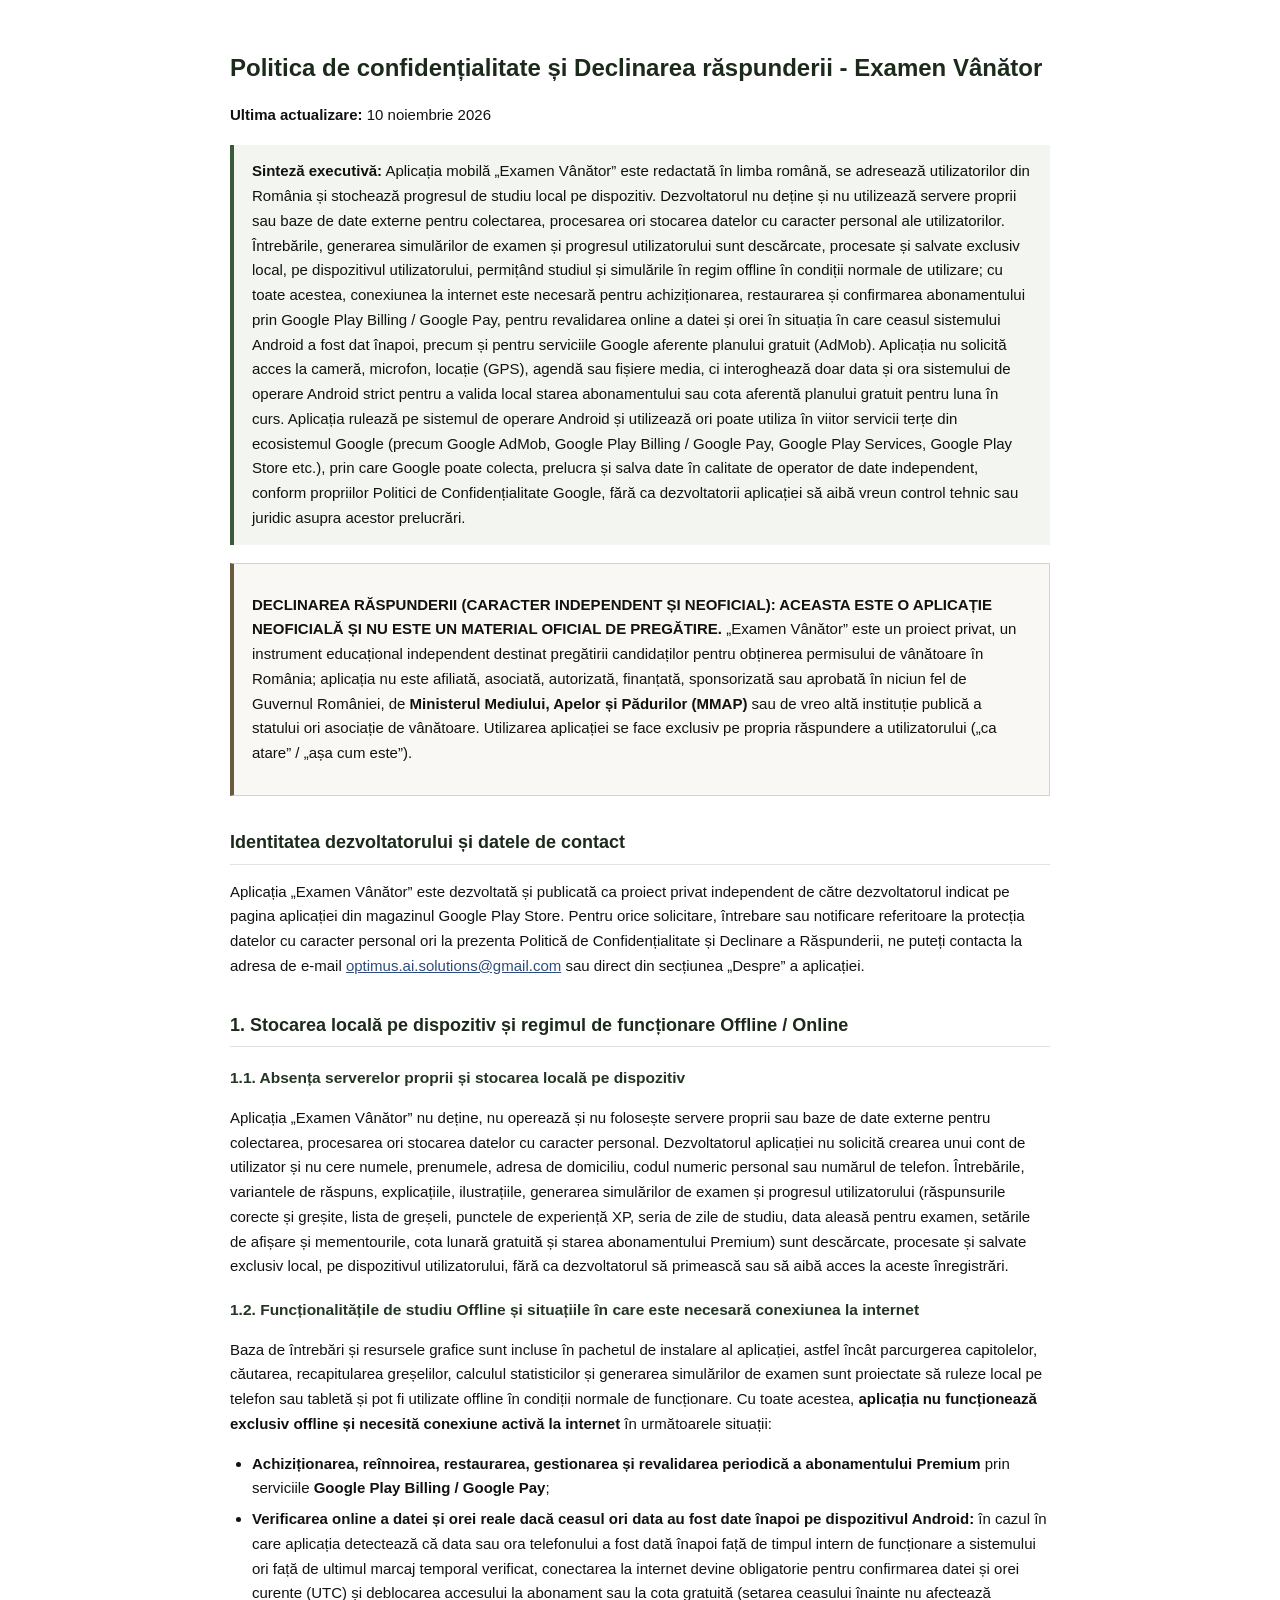
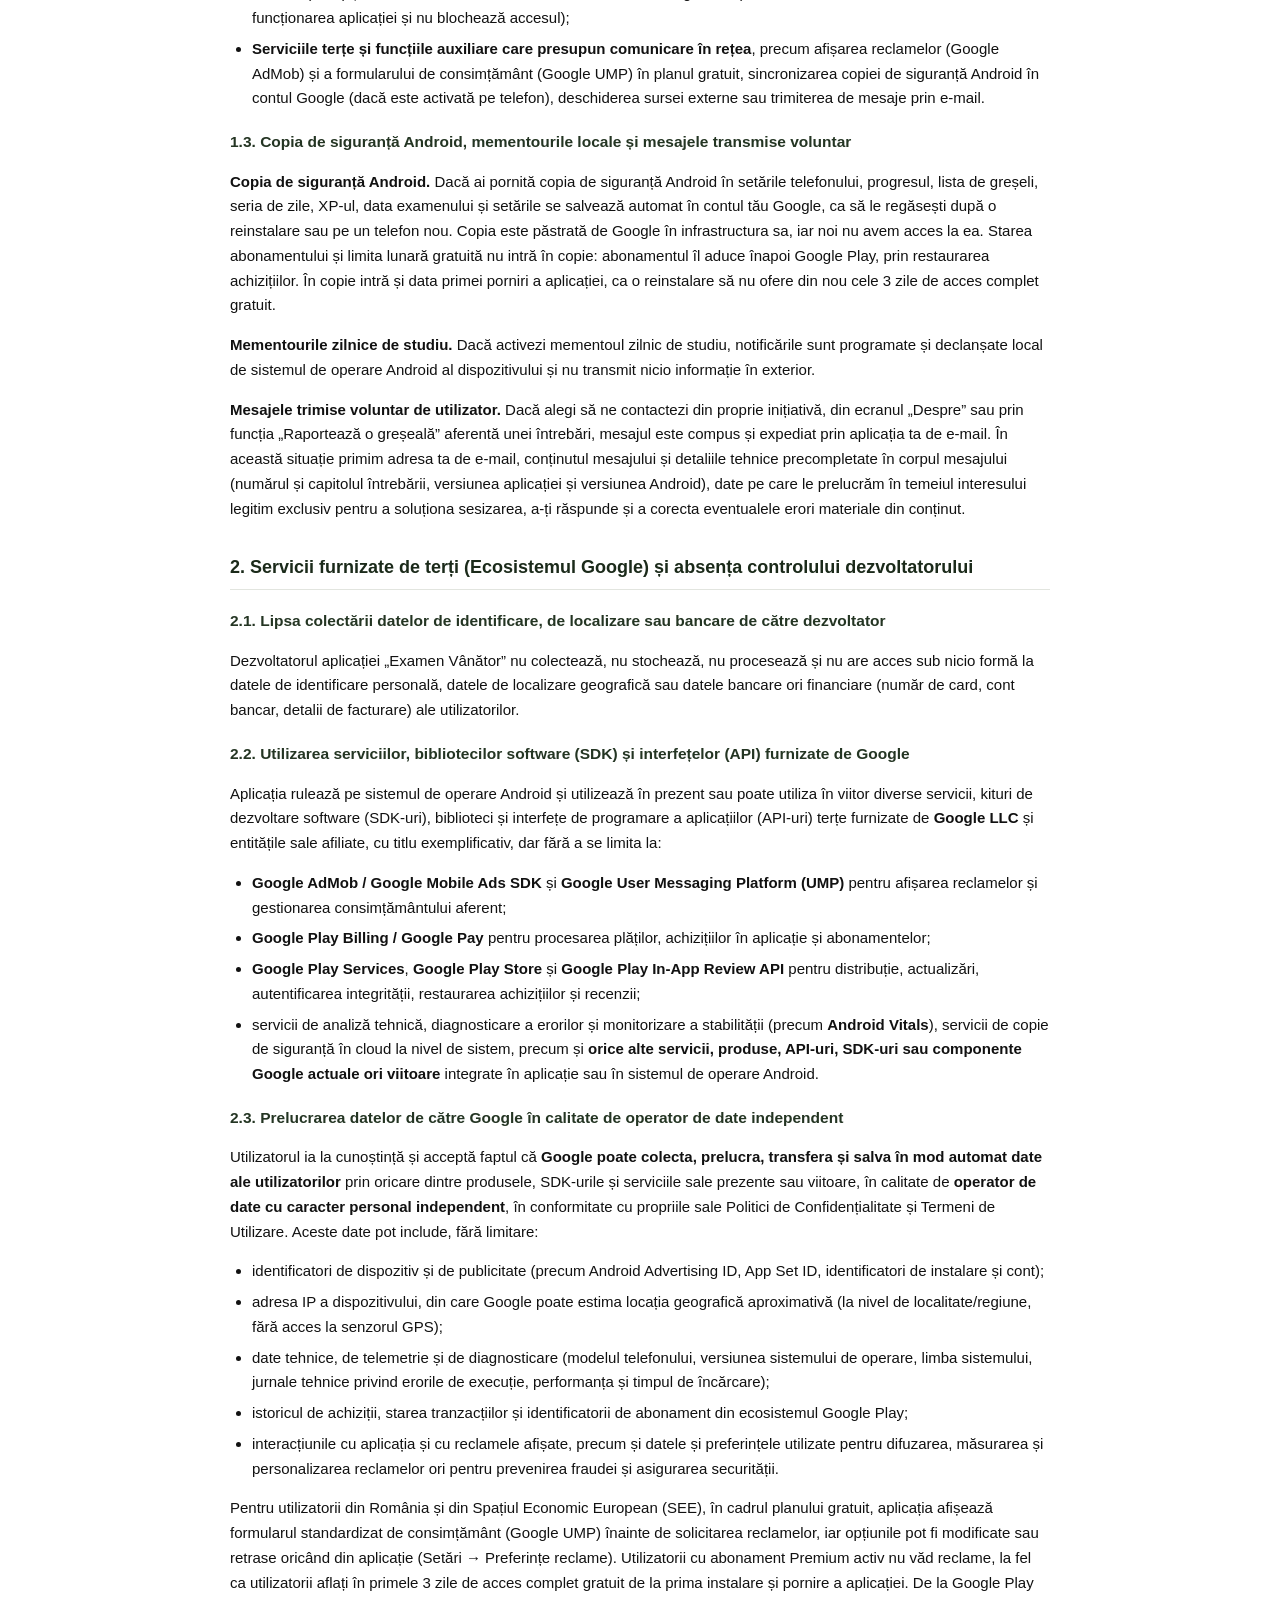
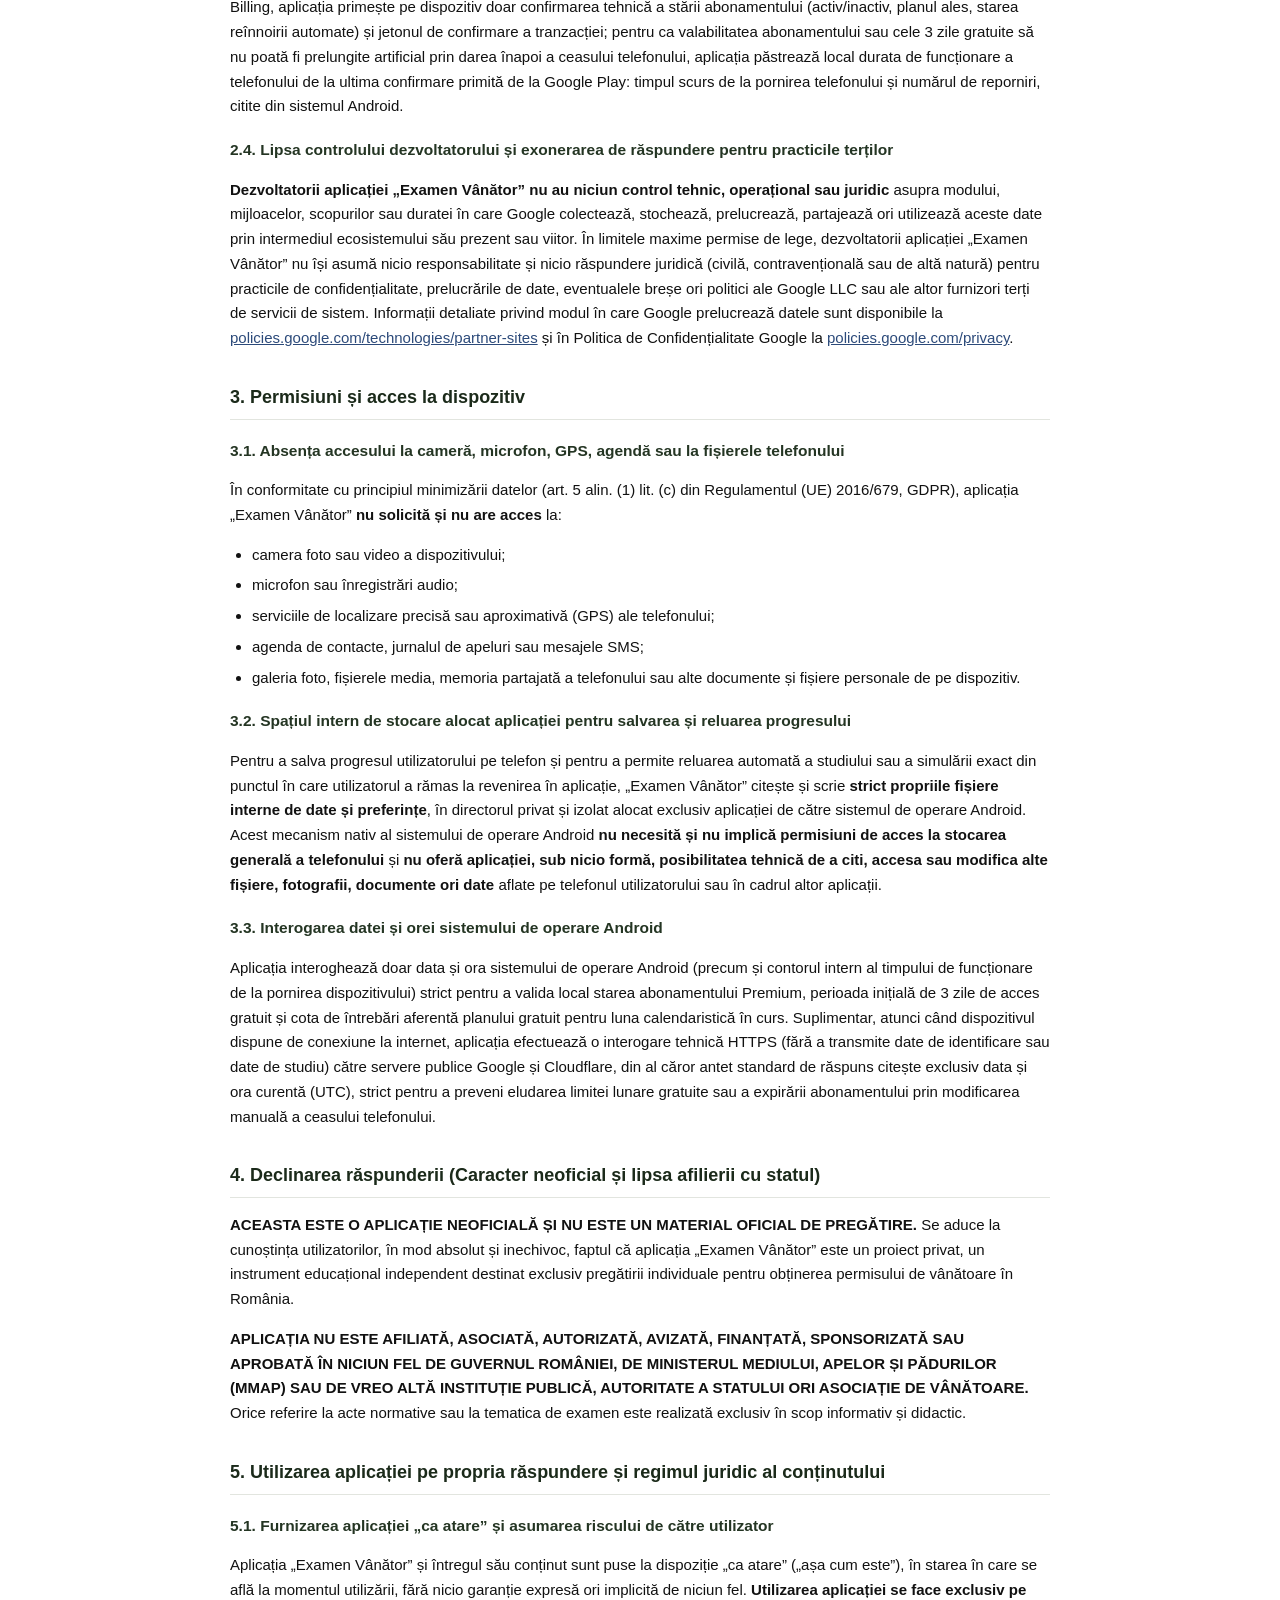
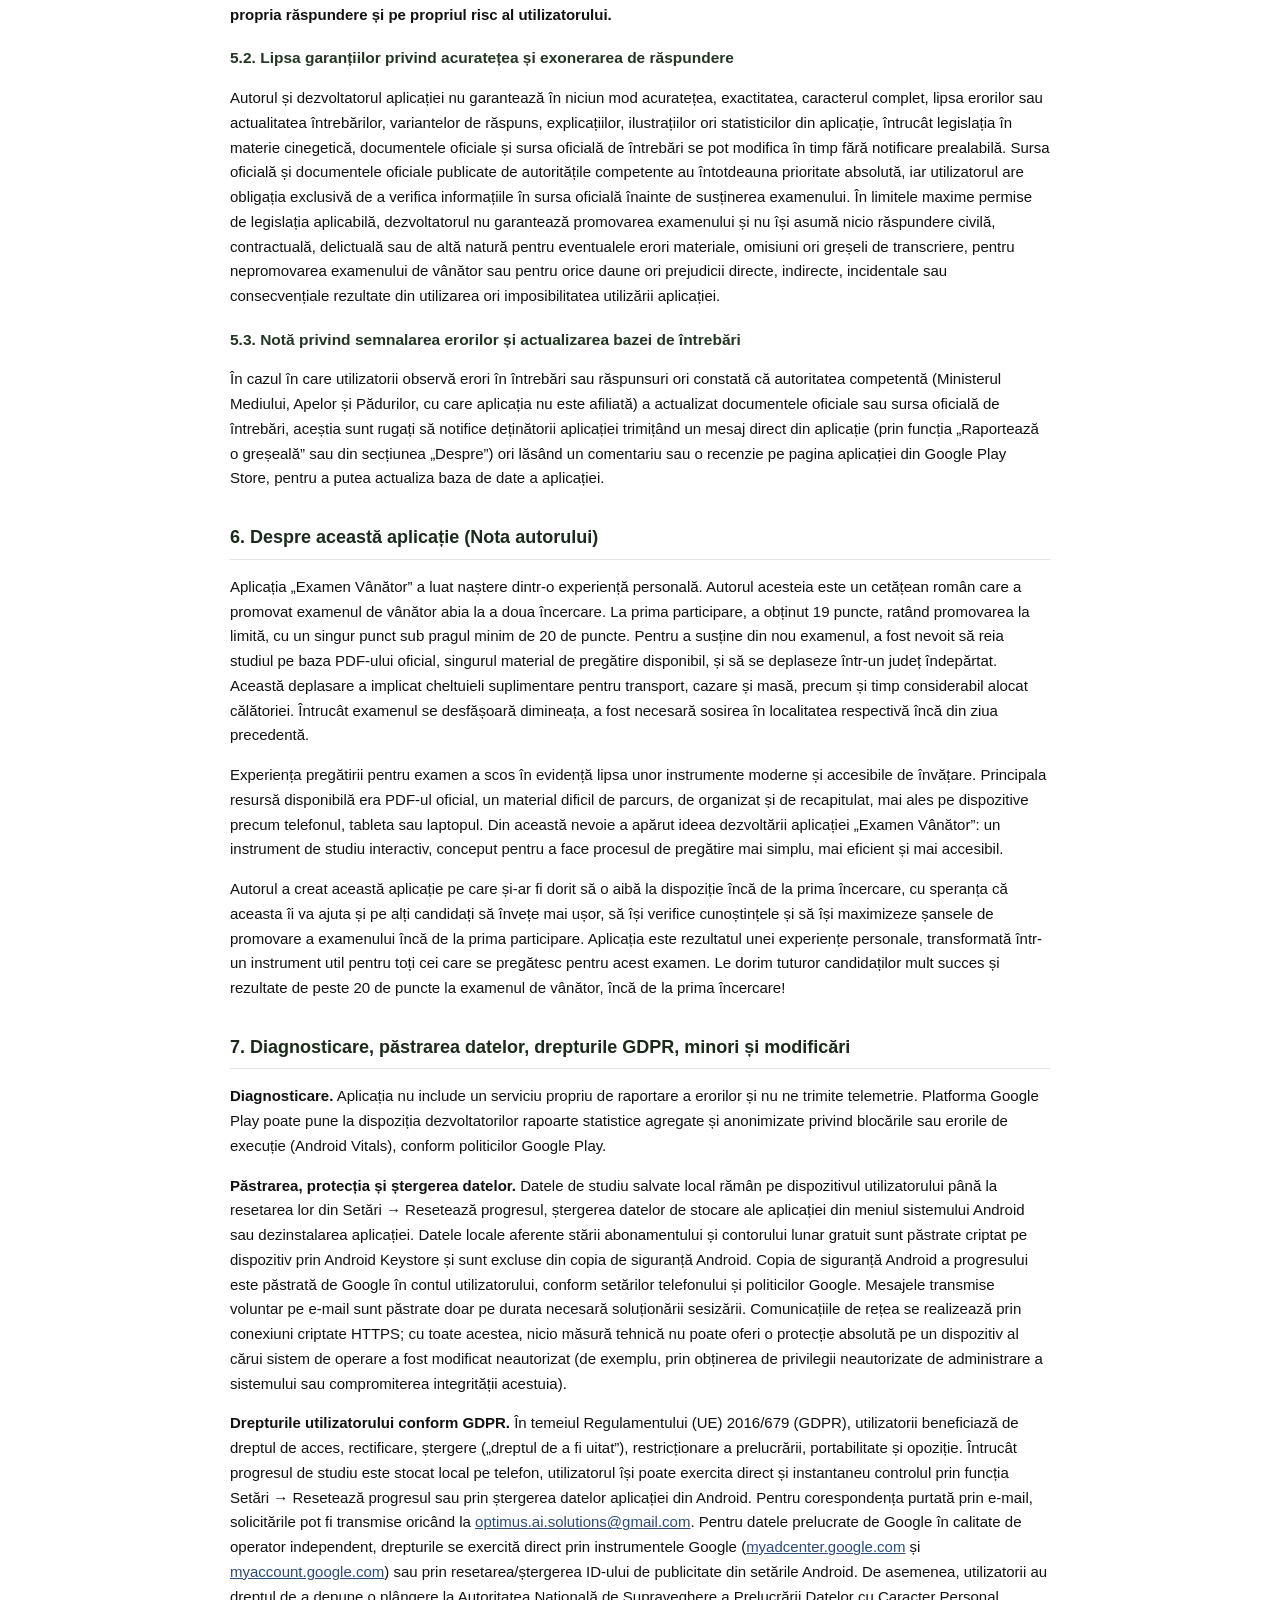
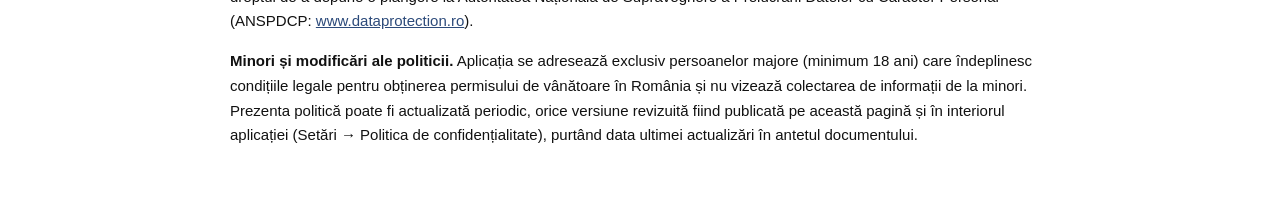
==== examen-vanator/privacy-policy.html @ 5fdd7c2c "Update site URLs, host Examen Vanator privacy policy, and remove quiz demo" ====
<!DOCTYPE html>
<html lang="ro">
<head>
  <meta charset="utf-8">
  <meta name="viewport" content="width=device-width, initial-scale=1">
  <title>Politica de confidențialitate și Declinarea răspunderii - Examen Vânător</title>
  <style>
    body {
      font-family: Arial, sans-serif;
      line-height: 1.65;
      color: #111;
      background: #fff;
      margin: 0 auto;
      padding: 32px 16px 56px;
      max-width: 820px;
    }
    h1 {
      font-size: 24px;
      margin-bottom: 6px;
      color: #1b2a1a;
    }
    h2 {
      font-size: 18px;
      margin-top: 32px;
      margin-bottom: 10px;
      color: #1b2a1a;
      border-bottom: 1px solid #e2e5df;
      padding-bottom: 6px;
    }
    h3 {
      font-size: 15.5px;
      margin-top: 18px;
      margin-bottom: 6px;
      color: #243523;
    }
    p, li {
      font-size: 15px;
    }
    ul {
      margin-top: 6px;
      margin-bottom: 14px;
      padding-left: 22px;
    }
    li {
      margin-bottom: 6px;
    }
    .summary {
      background: #f3f5f1;
      border-left: 4px solid #3b5a3a;
      padding: 14px 18px;
      margin: 18px 0;
    }
    .disclaimer-box {
      background: #faf8f5;
      border: 1px solid #d8d2c5;
      border-left: 4px solid #6b5b3e;
      padding: 14px 18px;
      margin: 18px 0;
    }
    a {
      color: #2c4a7a;
    }
  </style>
</head>
<body>
  <h1>Politica de confidențialitate și Declinarea răspunderii - Examen Vânător</h1>
  <p><strong>Ultima actualizare:</strong> 10 noiembrie 2026</p>

  <p class="summary"><strong>Sinteză executivă:</strong> Aplicația mobilă „Examen Vânător” este redactată în limba română, se adresează utilizatorilor din România și stochează progresul de studiu local pe dispozitiv. Dezvoltatorul nu deține și nu utilizează servere proprii sau baze de date externe pentru colectarea, procesarea ori stocarea datelor cu caracter personal ale utilizatorilor. Întrebările, generarea simulărilor de examen și progresul utilizatorului sunt descărcate, procesate și salvate exclusiv local, pe dispozitivul utilizatorului, permițând studiul și simulările în regim offline în condiții normale de utilizare; cu toate acestea, conexiunea la internet este necesară pentru achiziționarea, restaurarea și confirmarea abonamentului prin Google Play Billing / Google Pay, pentru revalidarea online a datei și orei în situația în care ceasul sistemului Android a fost dat înapoi, precum și pentru serviciile Google aferente planului gratuit (AdMob). Aplicația nu solicită acces la cameră, microfon, locație (GPS), agendă sau fișiere media, ci interoghează doar data și ora sistemului de operare Android strict pentru a valida local starea abonamentului sau cota aferentă planului gratuit pentru luna în curs. Aplicația rulează pe sistemul de operare Android și utilizează ori poate utiliza în viitor servicii terțe din ecosistemul Google (precum Google AdMob, Google Play Billing / Google Pay, Google Play Services, Google Play Store etc.), prin care Google poate colecta, prelucra și salva date în calitate de operator de date independent, conform propriilor Politici de Confidențialitate Google, fără ca dezvoltatorii aplicației să aibă vreun control tehnic sau juridic asupra acestor prelucrări.</p>

  <div class="disclaimer-box">
    <p><strong>DECLINAREA RĂSPUNDERII (CARACTER INDEPENDENT ȘI NEOFICIAL): ACEASTA ESTE O APLICAȚIE NEOFICIALĂ ȘI NU ESTE UN MATERIAL OFICIAL DE PREGĂTIRE.</strong> „Examen Vânător” este un proiect privat, un instrument educațional independent destinat pregătirii candidaților pentru obținerea permisului de vânătoare în România; aplicația nu este afiliată, asociată, autorizată, finanțată, sponsorizată sau aprobată în niciun fel de Guvernul României, de <strong>Ministerul Mediului, Apelor și Pădurilor (MMAP)</strong> sau de vreo altă instituție publică a statului ori asociație de vânătoare. Utilizarea aplicației se face exclusiv pe propria răspundere a utilizatorului („ca atare” / „așa cum este”).</p>
  </div>

  <h2>Identitatea dezvoltatorului și datele de contact</h2>
  <p>Aplicația „Examen Vânător” este dezvoltată și publicată ca proiect privat independent de către dezvoltatorul indicat pe pagina aplicației din magazinul Google Play Store. Pentru orice solicitare, întrebare sau notificare referitoare la protecția datelor cu caracter personal ori la prezenta Politică de Confidențialitate și Declinare a Răspunderii, ne puteți contacta la adresa de e-mail <a href="mailto:optimus.ai.solutions@gmail.com">optimus.ai.solutions@gmail.com</a> sau direct din secțiunea „Despre” a aplicației.</p>

  <h2>1. Stocarea locală pe dispozitiv și regimul de funcționare Offline / Online</h2>
  <h3>1.1. Absența serverelor proprii și stocarea locală pe dispozitiv</h3>
  <p>Aplicația „Examen Vânător” nu deține, nu operează și nu folosește servere proprii sau baze de date externe pentru colectarea, procesarea ori stocarea datelor cu caracter personal. Dezvoltatorul aplicației nu solicită crearea unui cont de utilizator și nu cere numele, prenumele, adresa de domiciliu, codul numeric personal sau numărul de telefon. Întrebările, variantele de răspuns, explicațiile, ilustrațiile, generarea simulărilor de examen și progresul utilizatorului (răspunsurile corecte și greșite, lista de greșeli, punctele de experiență XP, seria de zile de studiu, data aleasă pentru examen, setările de afișare și mementourile, cota lunară gratuită și starea abonamentului Premium) sunt descărcate, procesate și salvate exclusiv local, pe dispozitivul utilizatorului, fără ca dezvoltatorul să primească sau să aibă acces la aceste înregistrări.</p>

  <h3>1.2. Funcționalitățile de studiu Offline și situațiile în care este necesară conexiunea la internet</h3>
  <p>Baza de întrebări și resursele grafice sunt incluse în pachetul de instalare al aplicației, astfel încât parcurgerea capitolelor, căutarea, recapitularea greșelilor, calculul statisticilor și generarea simulărilor de examen sunt proiectate să ruleze local pe telefon sau tabletă și pot fi utilizate offline în condiții normale de funcționare. Cu toate acestea, <strong>aplicația nu funcționează exclusiv offline și necesită conexiune activă la internet</strong> în următoarele situații:</p>
  <ul>
    <li><strong>Achiziționarea, reînnoirea, restaurarea, gestionarea și revalidarea periodică a abonamentului Premium</strong> prin serviciile <strong>Google Play Billing / Google Pay</strong>;</li>
    <li><strong>Verificarea online a datei și orei reale dacă ceasul ori data au fost date înapoi pe dispozitivul Android:</strong> în cazul în care aplicația detectează că data sau ora telefonului a fost dată înapoi față de timpul intern de funcționare a sistemului ori față de ultimul marcaj temporal verificat, conectarea la internet devine obligatorie pentru confirmarea datei și orei curente (UTC) și deblocarea accesului la abonament sau la cota gratuită (setarea ceasului înainte nu afectează funcționarea aplicației și nu blochează accesul);</li>
    <li><strong>Serviciile terțe și funcțiile auxiliare care presupun comunicare în rețea</strong>, precum afișarea reclamelor (Google AdMob) și a formularului de consimțământ (Google UMP) în planul gratuit, sincronizarea copiei de siguranță Android în contul Google (dacă este activată pe telefon), deschiderea sursei externe sau trimiterea de mesaje prin e-mail.</li>
  </ul>

  <h3>1.3. Copia de siguranță Android, mementourile locale și mesajele transmise voluntar</h3>
  <p><strong>Copia de siguranță Android.</strong> Dacă ai pornită copia de siguranță Android în setările telefonului, progresul, lista de greșeli, seria de zile, XP-ul, data examenului și setările se salvează automat în contul tău Google, ca să le regăsești după o reinstalare sau pe un telefon nou. Copia este păstrată de Google în infrastructura sa, iar noi nu avem acces la ea. Starea abonamentului și limita lunară gratuită nu intră în copie: abonamentul îl aduce înapoi Google Play, prin restaurarea achizițiilor. În copie intră și data primei porniri a aplicației, ca o reinstalare să nu ofere din nou cele 3 zile de acces complet gratuit.</p>
  <p><strong>Mementourile zilnice de studiu.</strong> Dacă activezi mementoul zilnic de studiu, notificările sunt programate și declanșate local de sistemul de operare Android al dispozitivului și nu transmit nicio informație în exterior.</p>
  <p><strong>Mesajele trimise voluntar de utilizator.</strong> Dacă alegi să ne contactezi din proprie inițiativă, din ecranul „Despre” sau prin funcția „Raportează o greșeală” aferentă unei întrebări, mesajul este compus și expediat prin aplicația ta de e-mail. În această situație primim adresa ta de e-mail, conținutul mesajului și detaliile tehnice precompletate în corpul mesajului (numărul și capitolul întrebării, versiunea aplicației și versiunea Android), date pe care le prelucrăm în temeiul interesului legitim exclusiv pentru a soluționa sesizarea, a-ți răspunde și a corecta eventualele erori materiale din conținut.</p>

  <h2>2. Servicii furnizate de terți (Ecosistemul Google) și absența controlului dezvoltatorului</h2>
  <h3>2.1. Lipsa colectării datelor de identificare, de localizare sau bancare de către dezvoltator</h3>
  <p>Dezvoltatorul aplicației „Examen Vânător” nu colectează, nu stochează, nu procesează și nu are acces sub nicio formă la datele de identificare personală, datele de localizare geografică sau datele bancare ori financiare (număr de card, cont bancar, detalii de facturare) ale utilizatorilor.</p>

  <h3>2.2. Utilizarea serviciilor, bibliotecilor software (SDK) și interfețelor (API) furnizate de Google</h3>
  <p>Aplicația rulează pe sistemul de operare Android și utilizează în prezent sau poate utiliza în viitor diverse servicii, kituri de dezvoltare software (SDK-uri), biblioteci și interfețe de programare a aplicațiilor (API-uri) terțe furnizate de <strong>Google LLC</strong> și entitățile sale afiliate, cu titlu exemplificativ, dar fără a se limita la:</p>
  <ul>
    <li><strong>Google AdMob / Google Mobile Ads SDK</strong> și <strong>Google User Messaging Platform (UMP)</strong> pentru afișarea reclamelor și gestionarea consimțământului aferent;</li>
    <li><strong>Google Play Billing / Google Pay</strong> pentru procesarea plăților, achizițiilor în aplicație și abonamentelor;</li>
    <li><strong>Google Play Services</strong>, <strong>Google Play Store</strong> și <strong>Google Play In-App Review API</strong> pentru distribuție, actualizări, autentificarea integrității, restaurarea achizițiilor și recenzii;</li>
    <li>servicii de analiză tehnică, diagnosticare a erorilor și monitorizare a stabilității (precum <strong>Android Vitals</strong>), servicii de copie de siguranță în cloud la nivel de sistem, precum și <strong>orice alte servicii, produse, API-uri, SDK-uri sau componente Google actuale ori viitoare</strong> integrate în aplicație sau în sistemul de operare Android.</li>
  </ul>

  <h3>2.3. Prelucrarea datelor de către Google în calitate de operator de date independent</h3>
  <p>Utilizatorul ia la cunoștință și acceptă faptul că <strong>Google poate colecta, prelucra, transfera și salva în mod automat date ale utilizatorilor</strong> prin oricare dintre produsele, SDK-urile și serviciile sale prezente sau viitoare, în calitate de <strong>operator de date cu caracter personal independent</strong>, în conformitate cu propriile sale Politici de Confidențialitate și Termeni de Utilizare. Aceste date pot include, fără limitare:</p>
  <ul>
    <li>identificatori de dispozitiv și de publicitate (precum Android Advertising ID, App Set ID, identificatori de instalare și cont);</li>
    <li>adresa IP a dispozitivului, din care Google poate estima locația geografică aproximativă (la nivel de localitate/regiune, fără acces la senzorul GPS);</li>
    <li>date tehnice, de telemetrie și de diagnosticare (modelul telefonului, versiunea sistemului de operare, limba sistemului, jurnale tehnice privind erorile de execuție, performanța și timpul de încărcare);</li>
    <li>istoricul de achiziții, starea tranzacțiilor și identificatorii de abonament din ecosistemul Google Play;</li>
    <li>interacțiunile cu aplicația și cu reclamele afișate, precum și datele și preferințele utilizate pentru difuzarea, măsurarea și personalizarea reclamelor ori pentru prevenirea fraudei și asigurarea securității.</li>
  </ul>
  <p>Pentru utilizatorii din România și din Spațiul Economic European (SEE), în cadrul planului gratuit, aplicația afișează formularul standardizat de consimțământ (Google UMP) înainte de solicitarea reclamelor, iar opțiunile pot fi modificate sau retrase oricând din aplicație (Setări → Preferințe reclame). Utilizatorii cu abonament Premium activ nu văd reclame, la fel ca utilizatorii aflați în primele 3 zile de acces complet gratuit de la prima instalare și pornire a aplicației. De la Google Play Billing, aplicația primește pe dispozitiv doar confirmarea tehnică a stării abonamentului (activ/inactiv, planul ales, starea reînnoirii automate) și jetonul de confirmare a tranzacției; pentru ca valabilitatea abonamentului sau cele 3 zile gratuite să nu poată fi prelungite artificial prin darea înapoi a ceasului telefonului, aplicația păstrează local durata de funcționare a telefonului de la ultima confirmare primită de la Google Play: timpul scurs de la pornirea telefonului și numărul de reporniri, citite din sistemul Android.</p>

  <h3>2.4. Lipsa controlului dezvoltatorului și exonerarea de răspundere pentru practicile terților</h3>
  <p><strong>Dezvoltatorii aplicației „Examen Vânător” nu au niciun control tehnic, operațional sau juridic</strong> asupra modului, mijloacelor, scopurilor sau duratei în care Google colectează, stochează, prelucrează, partajează ori utilizează aceste date prin intermediul ecosistemului său prezent sau viitor. În limitele maxime permise de lege, dezvoltatorii aplicației „Examen Vânător” nu își asumă nicio responsabilitate și nicio răspundere juridică (civilă, contravențională sau de altă natură) pentru practicile de confidențialitate, prelucrările de date, eventualele breșe ori politici ale Google LLC sau ale altor furnizori terți de servicii de sistem. Informații detaliate privind modul în care Google prelucrează datele sunt disponibile la <a href="https://policies.google.com/technologies/partner-sites">policies.google.com/technologies/partner-sites</a> și în Politica de Confidențialitate Google la <a href="https://policies.google.com/privacy">policies.google.com/privacy</a>.</p>

  <h2>3. Permisiuni și acces la dispozitiv</h2>
  <h3>3.1. Absența accesului la cameră, microfon, GPS, agendă sau la fișierele telefonului</h3>
  <p>În conformitate cu principiul minimizării datelor (art. 5 alin. (1) lit. (c) din Regulamentul (UE) 2016/679, GDPR), aplicația „Examen Vânător” <strong>nu solicită și nu are acces</strong> la:</p>
  <ul>
    <li>camera foto sau video a dispozitivului;</li>
    <li>microfon sau înregistrări audio;</li>
    <li>serviciile de localizare precisă sau aproximativă (GPS) ale telefonului;</li>
    <li>agenda de contacte, jurnalul de apeluri sau mesajele SMS;</li>
    <li>galeria foto, fișierele media, memoria partajată a telefonului sau alte documente și fișiere personale de pe dispozitiv.</li>
  </ul>

  <h3>3.2. Spațiul intern de stocare alocat aplicației pentru salvarea și reluarea progresului</h3>
  <p>Pentru a salva progresul utilizatorului pe telefon și pentru a permite reluarea automată a studiului sau a simulării exact din punctul în care utilizatorul a rămas la revenirea în aplicație, „Examen Vânător” citește și scrie <strong>strict propriile fișiere interne de date și preferințe</strong>, în directorul privat și izolat alocat exclusiv aplicației de către sistemul de operare Android. Acest mecanism nativ al sistemului de operare Android <strong>nu necesită și nu implică permisiuni de acces la stocarea generală a telefonului</strong> și <strong>nu oferă aplicației, sub nicio formă, posibilitatea tehnică de a citi, accesa sau modifica alte fișiere, fotografii, documente ori date</strong> aflate pe telefonul utilizatorului sau în cadrul altor aplicații.</p>

  <h3>3.3. Interogarea datei și orei sistemului de operare Android</h3>
  <p>Aplicația interoghează doar data și ora sistemului de operare Android (precum și contorul intern al timpului de funcționare de la pornirea dispozitivului) strict pentru a valida local starea abonamentului Premium, perioada inițială de 3 zile de acces gratuit și cota de întrebări aferentă planului gratuit pentru luna calendaristică în curs. Suplimentar, atunci când dispozitivul dispune de conexiune la internet, aplicația efectuează o interogare tehnică HTTPS (fără a transmite date de identificare sau date de studiu) către servere publice Google și Cloudflare, din al căror antet standard de răspuns citește exclusiv data și ora curentă (UTC), strict pentru a preveni eludarea limitei lunare gratuite sau a expirării abonamentului prin modificarea manuală a ceasului telefonului.</p>

  <h2>4. Declinarea răspunderii (Caracter neoficial și lipsa afilierii cu statul)</h2>
  <p><strong>ACEASTA ESTE O APLICAȚIE NEOFICIALĂ ȘI NU ESTE UN MATERIAL OFICIAL DE PREGĂTIRE.</strong> Se aduce la cunoștința utilizatorilor, în mod absolut și inechivoc, faptul că aplicația „Examen Vânător” este un proiect privat, un instrument educațional independent destinat exclusiv pregătirii individuale pentru obținerea permisului de vânătoare în România.</p>
  <p><strong>APLICAȚIA NU ESTE AFILIATĂ, ASOCIATĂ, AUTORIZATĂ, AVIZATĂ, FINANȚATĂ, SPONSORIZATĂ SAU APROBATĂ ÎN NICIUN FEL DE GUVERNUL ROMÂNIEI, DE MINISTERUL MEDIULUI, APELOR ȘI PĂDURILOR (MMAP) SAU DE VREO ALTĂ INSTITUȚIE PUBLICĂ, AUTORITATE A STATULUI ORI ASOCIAȚIE DE VÂNĂTOARE.</strong> Orice referire la acte normative sau la tematica de examen este realizată exclusiv în scop informativ și didactic.</p>

  <h2>5. Utilizarea aplicației pe propria răspundere și regimul juridic al conținutului</h2>
  <h3>5.1. Furnizarea aplicației „ca atare” și asumarea riscului de către utilizator</h3>
  <p>Aplicația „Examen Vânător” și întregul său conținut sunt puse la dispoziție „ca atare” („așa cum este”), în starea în care se află la momentul utilizării, fără nicio garanție expresă ori implicită de niciun fel. <strong>Utilizarea aplicației se face exclusiv pe propria răspundere și pe propriul risc al utilizatorului.</strong></p>

  <h3>5.2. Lipsa garanțiilor privind acuratețea și exonerarea de răspundere</h3>
  <p>Autorul și dezvoltatorul aplicației nu garantează în niciun mod acuratețea, exactitatea, caracterul complet, lipsa erorilor sau actualitatea întrebărilor, variantelor de răspuns, explicațiilor, ilustrațiilor ori statisticilor din aplicație, întrucât legislația în materie cinegetică, documentele oficiale și sursa oficială de întrebări se pot modifica în timp fără notificare prealabilă. Sursa oficială și documentele oficiale publicate de autoritățile competente au întotdeauna prioritate absolută, iar utilizatorul are obligația exclusivă de a verifica informațiile în sursa oficială înainte de susținerea examenului. În limitele maxime permise de legislația aplicabilă, dezvoltatorul nu garantează promovarea examenului și nu își asumă nicio răspundere civilă, contractuală, delictuală sau de altă natură pentru eventualele erori materiale, omisiuni ori greșeli de transcriere, pentru nepromovarea examenului de vânător sau pentru orice daune ori prejudicii directe, indirecte, incidentale sau consecvențiale rezultate din utilizarea ori imposibilitatea utilizării aplicației.</p>

  <h3>5.3. Notă privind semnalarea erorilor și actualizarea bazei de întrebări</h3>
  <p>În cazul în care utilizatorii observă erori în întrebări sau răspunsuri ori constată că autoritatea competentă (Ministerul Mediului, Apelor și Pădurilor, cu care aplicația nu este afiliată) a actualizat documentele oficiale sau sursa oficială de întrebări, aceștia sunt rugați să notifice deținătorii aplicației trimițând un mesaj direct din aplicație (prin funcția „Raportează o greșeală” sau din secțiunea „Despre”) ori lăsând un comentariu sau o recenzie pe pagina aplicației din Google Play Store, pentru a putea actualiza baza de date a aplicației.</p>

  <h2>6. Despre această aplicație (Nota autorului)</h2>
  <p>Aplicația „Examen Vânător” a luat naștere dintr-o experiență personală. Autorul acesteia este un cetățean român care a promovat examenul de vânător abia la a doua încercare. La prima participare, a obținut 19 puncte, ratând promovarea la limită, cu un singur punct sub pragul minim de 20 de puncte. Pentru a susține din nou examenul, a fost nevoit să reia studiul pe baza PDF-ului oficial, singurul material de pregătire disponibil, și să se deplaseze într-un județ îndepărtat. Această deplasare a implicat cheltuieli suplimentare pentru transport, cazare și masă, precum și timp considerabil alocat călătoriei. Întrucât examenul se desfășoară dimineața, a fost necesară sosirea în localitatea respectivă încă din ziua precedentă.</p>
  <p>Experiența pregătirii pentru examen a scos în evidență lipsa unor instrumente moderne și accesibile de învățare. Principala resursă disponibilă era PDF-ul oficial, un material dificil de parcurs, de organizat și de recapitulat, mai ales pe dispozitive precum telefonul, tableta sau laptopul. Din această nevoie a apărut ideea dezvoltării aplicației „Examen Vânător”: un instrument de studiu interactiv, conceput pentru a face procesul de pregătire mai simplu, mai eficient și mai accesibil.</p>
  <p>Autorul a creat această aplicație pe care și-ar fi dorit să o aibă la dispoziție încă de la prima încercare, cu speranța că aceasta îi va ajuta și pe alți candidați să învețe mai ușor, să își verifice cunoștințele și să își maximizeze șansele de promovare a examenului încă de la prima participare. Aplicația este rezultatul unei experiențe personale, transformată într-un instrument util pentru toți cei care se pregătesc pentru acest examen. Le dorim tuturor candidaților mult succes și rezultate de peste 20 de puncte la examenul de vânător, încă de la prima încercare!</p>

  <h2>7. Diagnosticare, păstrarea datelor, drepturile GDPR, minori și modificări</h2>
  <p><strong>Diagnosticare.</strong> Aplicația nu include un serviciu propriu de raportare a erorilor și nu ne trimite telemetrie. Platforma Google Play poate pune la dispoziția dezvoltatorilor rapoarte statistice agregate și anonimizate privind blocările sau erorile de execuție (Android Vitals), conform politicilor Google Play.</p>
  <p><strong>Păstrarea, protecția și ștergerea datelor.</strong> Datele de studiu salvate local rămân pe dispozitivul utilizatorului până la resetarea lor din Setări → Resetează progresul, ștergerea datelor de stocare ale aplicației din meniul sistemului Android sau dezinstalarea aplicației. Datele locale aferente stării abonamentului și contorului lunar gratuit sunt păstrate criptat pe dispozitiv prin Android Keystore și sunt excluse din copia de siguranță Android. Copia de siguranță Android a progresului este păstrată de Google în contul utilizatorului, conform setărilor telefonului și politicilor Google. Mesajele transmise voluntar pe e-mail sunt păstrate doar pe durata necesară soluționării sesizării. Comunicațiile de rețea se realizează prin conexiuni criptate HTTPS; cu toate acestea, nicio măsură tehnică nu poate oferi o protecție absolută pe un dispozitiv al cărui sistem de operare a fost modificat neautorizat (de exemplu, prin obținerea de privilegii neautorizate de administrare a sistemului sau compromiterea integrității acestuia).</p>
  <p><strong>Drepturile utilizatorului conform GDPR.</strong> În temeiul Regulamentului (UE) 2016/679 (GDPR), utilizatorii beneficiază de dreptul de acces, rectificare, ștergere („dreptul de a fi uitat”), restricționare a prelucrării, portabilitate și opoziție. Întrucât progresul de studiu este stocat local pe telefon, utilizatorul își poate exercita direct și instantaneu controlul prin funcția Setări → Resetează progresul sau prin ștergerea datelor aplicației din Android. Pentru corespondența purtată prin e-mail, solicitările pot fi transmise oricând la <a href="mailto:optimus.ai.solutions@gmail.com">optimus.ai.solutions@gmail.com</a>. Pentru datele prelucrate de Google în calitate de operator independent, drepturile se exercită direct prin instrumentele Google (<a href="https://myadcenter.google.com">myadcenter.google.com</a> și <a href="https://myaccount.google.com">myaccount.google.com</a>) sau prin resetarea/ștergerea ID-ului de publicitate din setările Android. De asemenea, utilizatorii au dreptul de a depune o plângere la Autoritatea Națională de Supraveghere a Prelucrării Datelor cu Caracter Personal (ANSPDCP: <a href="https://www.dataprotection.ro">www.dataprotection.ro</a>).</p>
  <p><strong>Minori și modificări ale politicii.</strong> Aplicația se adresează exclusiv persoanelor majore (minimum 18 ani) care îndeplinesc condițiile legale pentru obținerea permisului de vânătoare în România și nu vizează colectarea de informații de la minori. Prezenta politică poate fi actualizată periodic, orice versiune revizuită fiind publicată pe această pagină și în interiorul aplicației (Setări → Politica de confidențialitate), purtând data ultimei actualizări în antetul documentului.</p>
</body>
</html>
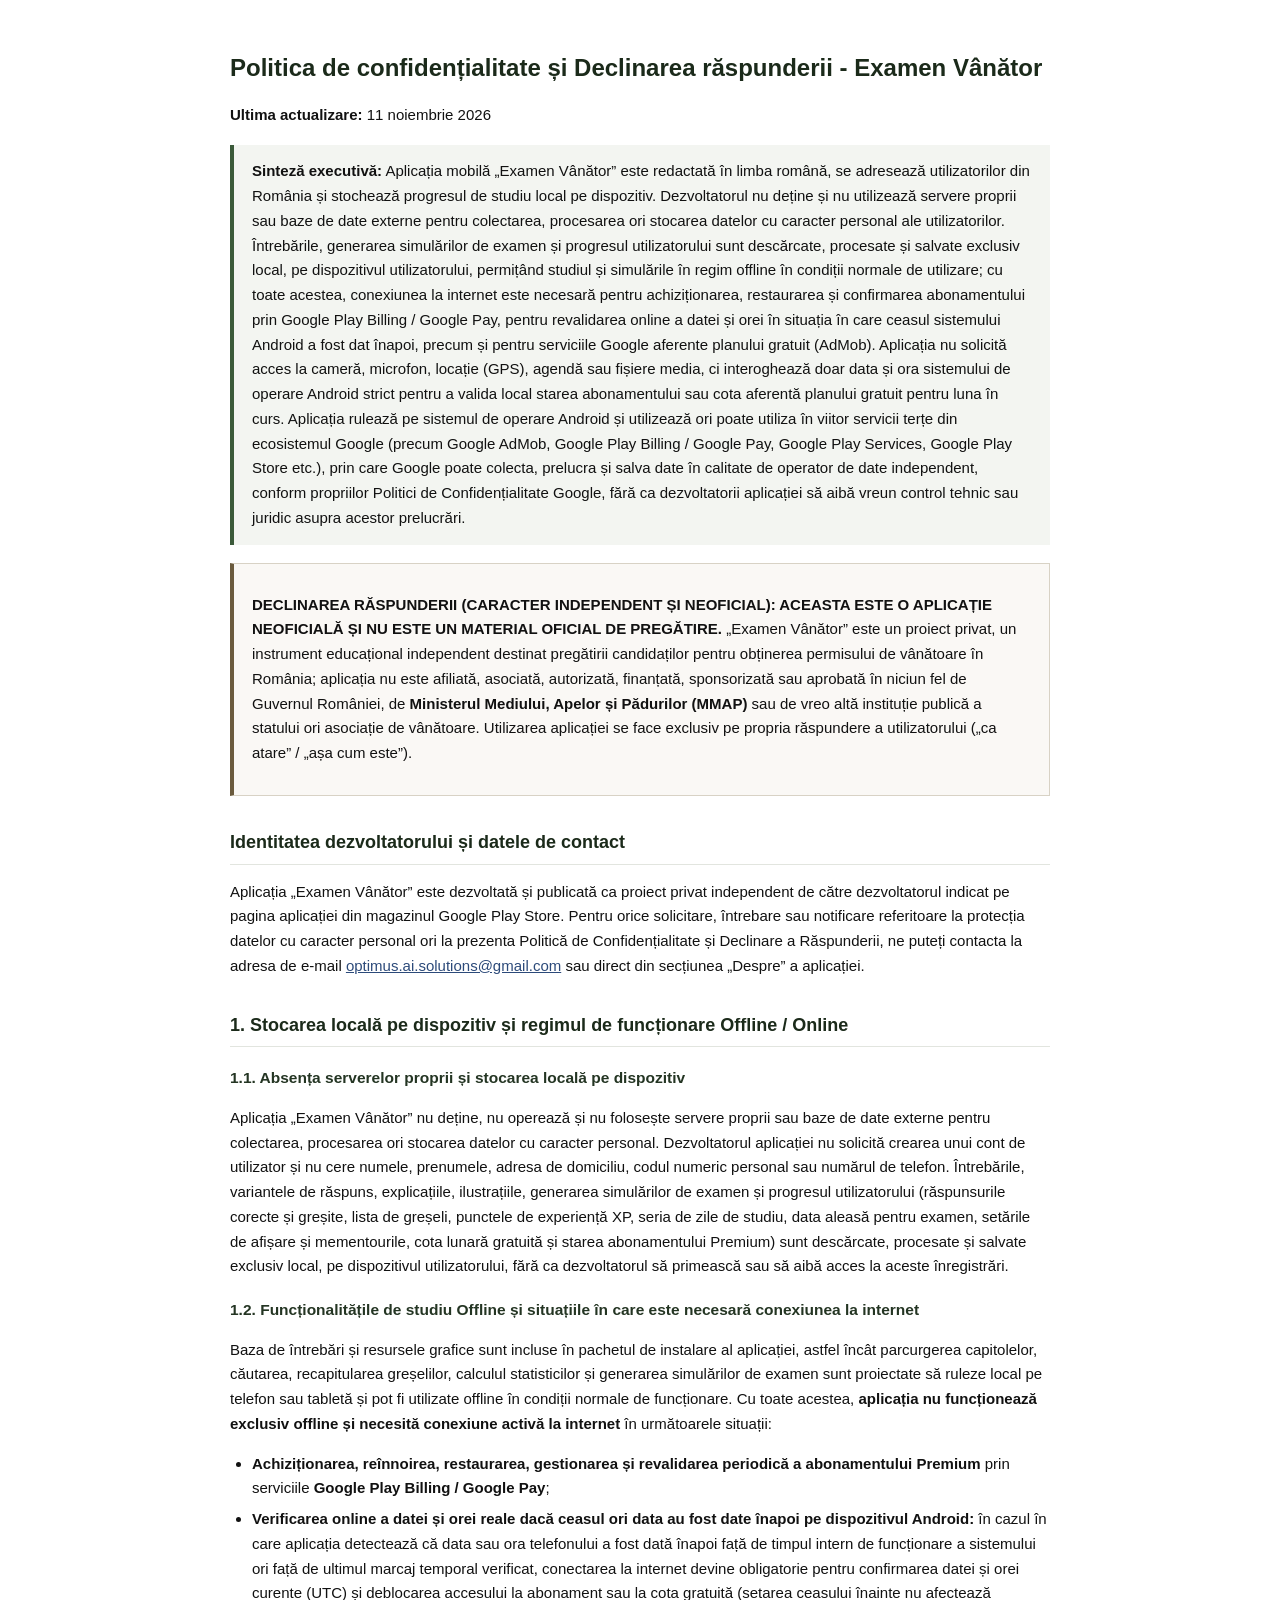
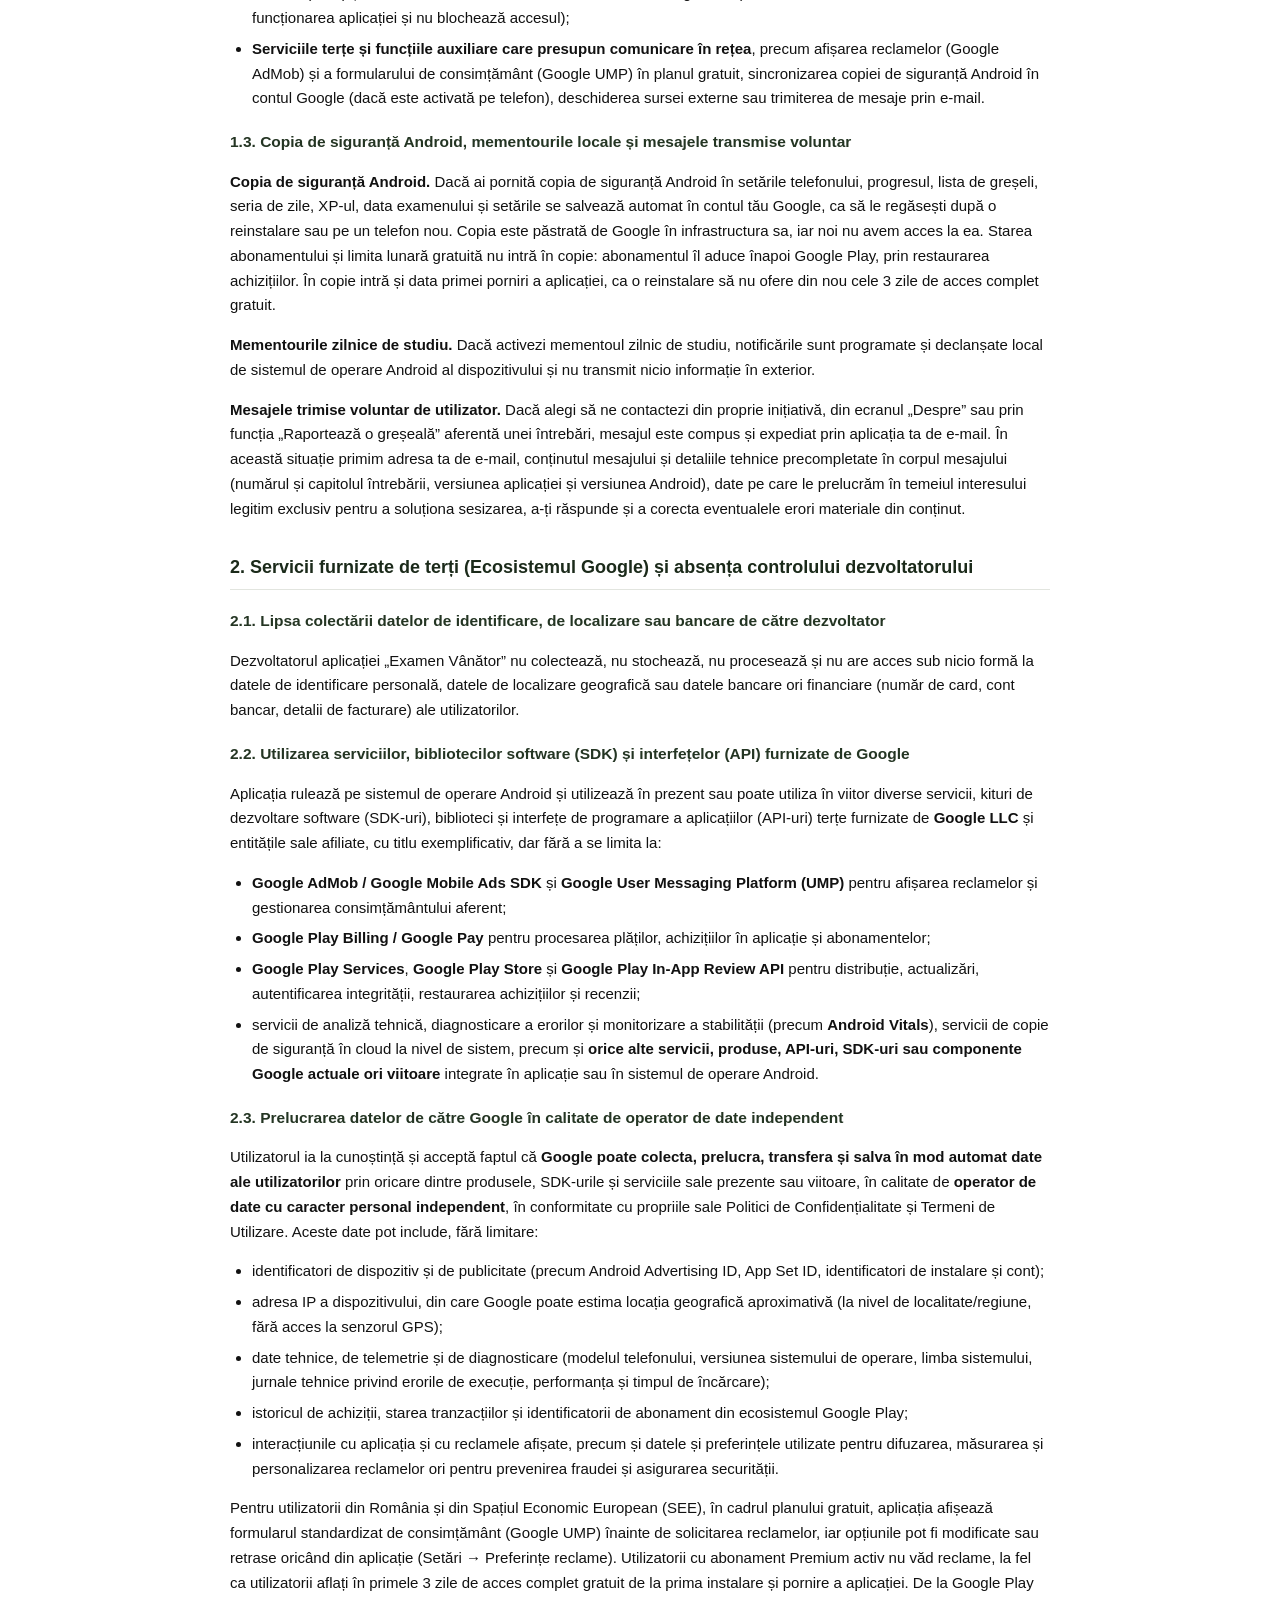
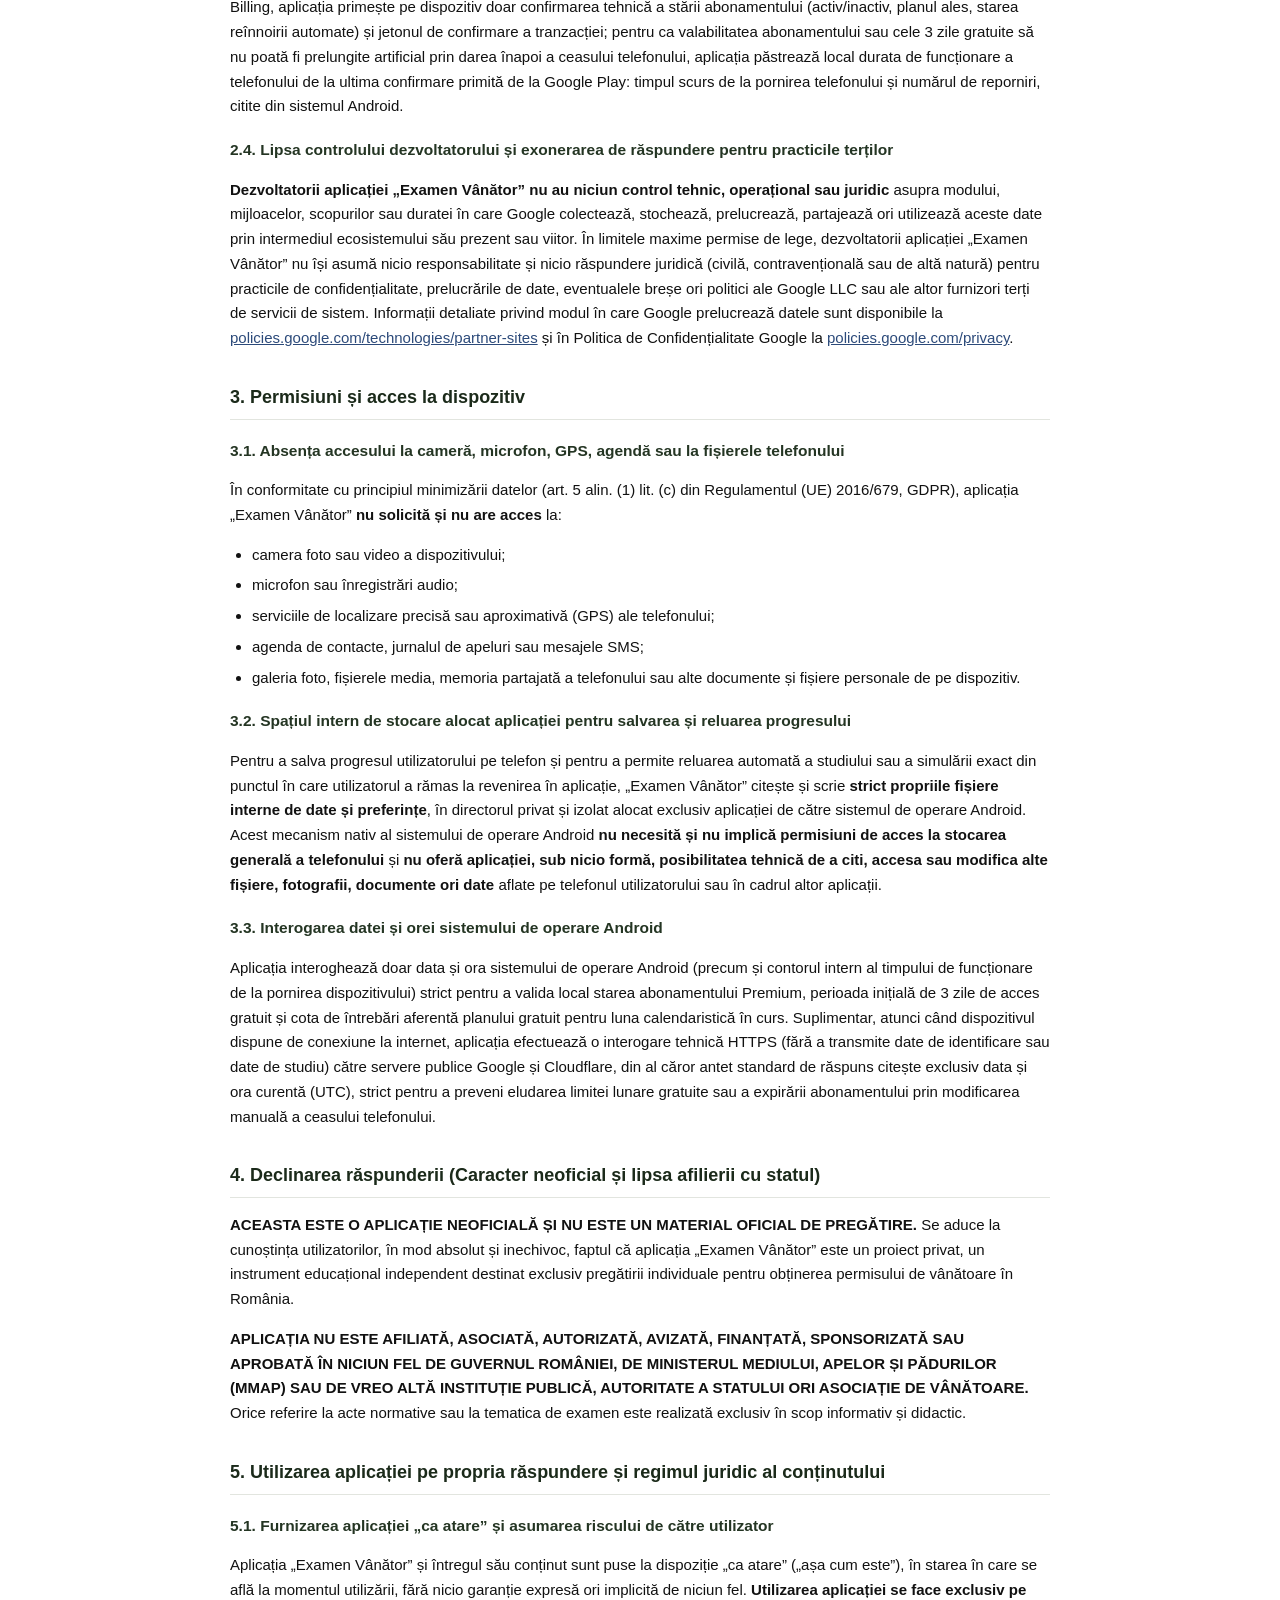
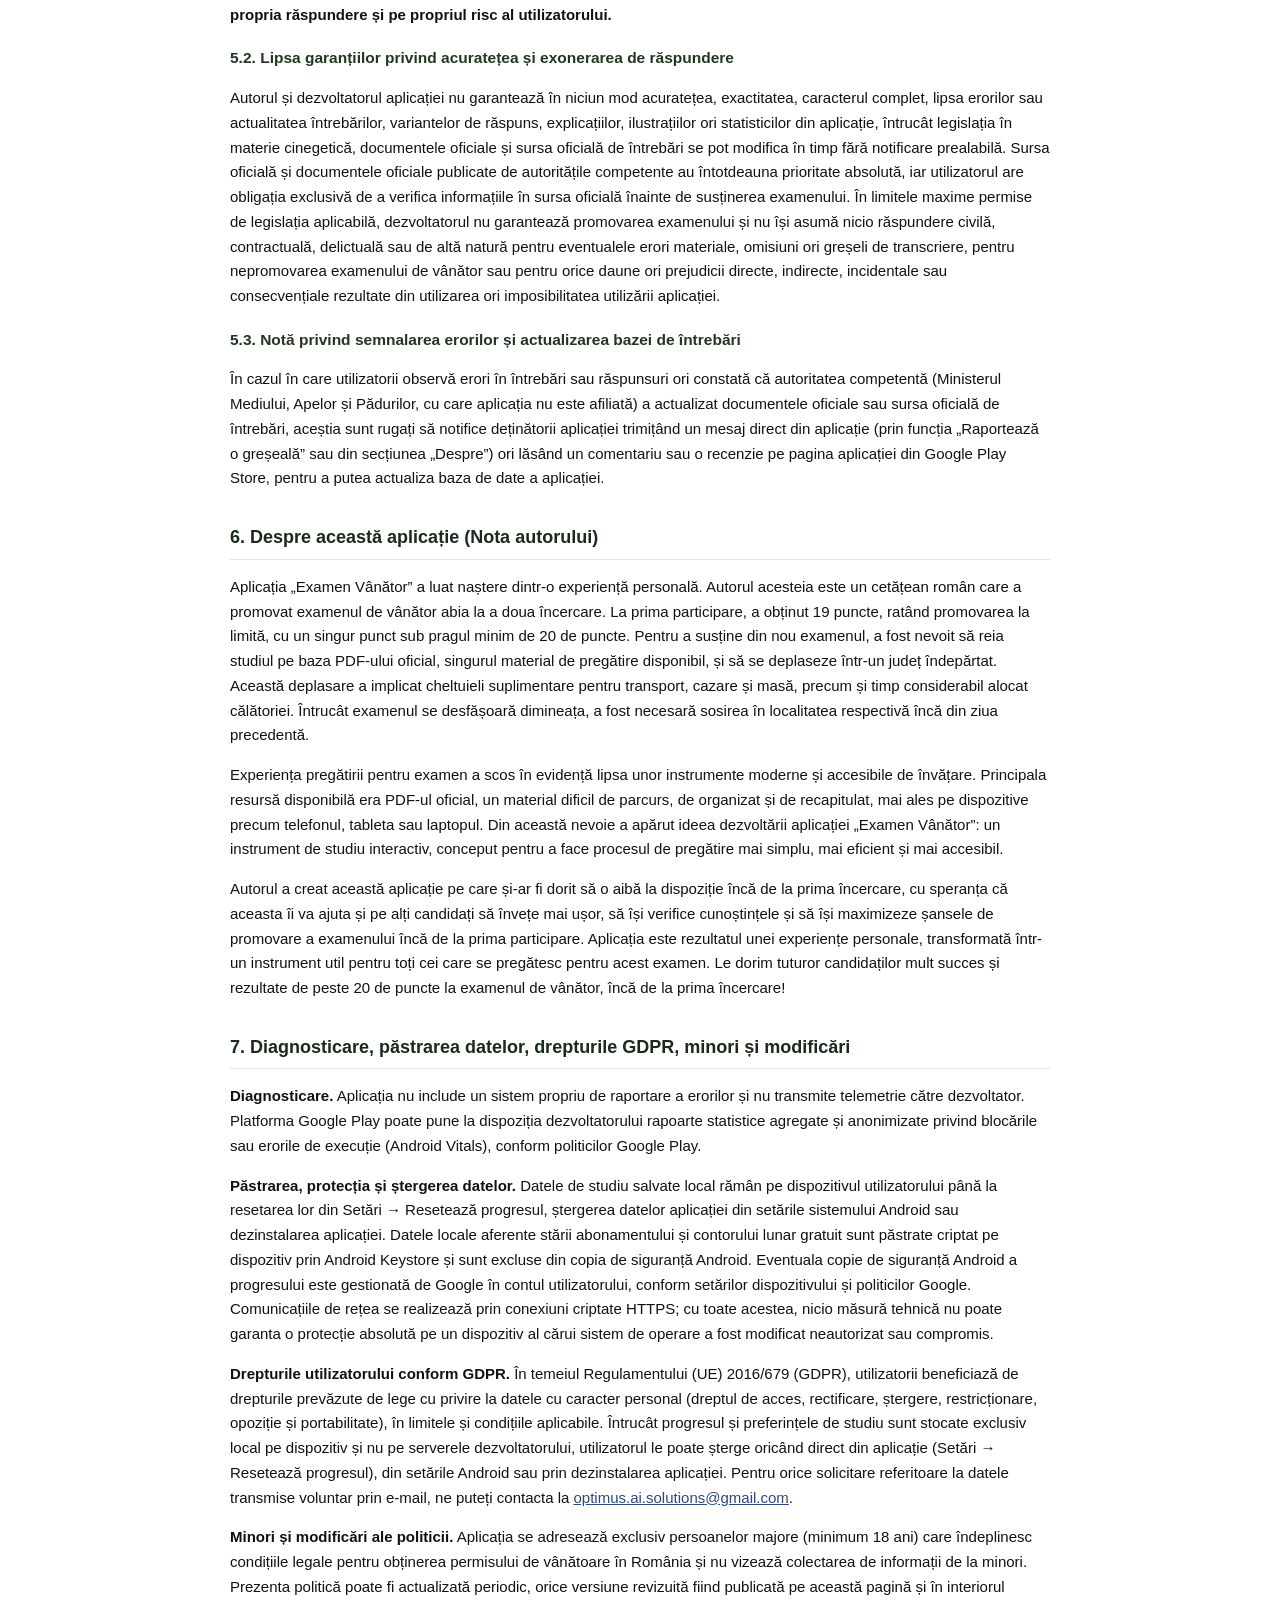
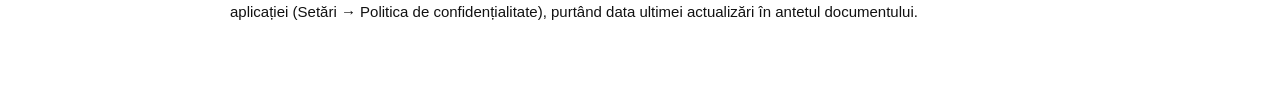
==== commit 162da929: "Simplify section 7 and GDPR wording in Examen Vanator privacy policy" ====
--- a/examen-vanator/privacy-policy.html
+++ b/examen-vanator/privacy-policy.html
@@ -64,7 +64,7 @@
 </head>
 <body>
   <h1>Politica de confidențialitate și Declinarea răspunderii - Examen Vânător</h1>
-  <p><strong>Ultima actualizare:</strong> 10 noiembrie 2026</p>
+  <p><strong>Ultima actualizare:</strong> 11 noiembrie 2026</p>
 
   <p class="summary"><strong>Sinteză executivă:</strong> Aplicația mobilă „Examen Vânător” este redactată în limba română, se adresează utilizatorilor din România și stochează progresul de studiu local pe dispozitiv. Dezvoltatorul nu deține și nu utilizează servere proprii sau baze de date externe pentru colectarea, procesarea ori stocarea datelor cu caracter personal ale utilizatorilor. Întrebările, generarea simulărilor de examen și progresul utilizatorului sunt descărcate, procesate și salvate exclusiv local, pe dispozitivul utilizatorului, permițând studiul și simulările în regim offline în condiții normale de utilizare; cu toate acestea, conexiunea la internet este necesară pentru achiziționarea, restaurarea și confirmarea abonamentului prin Google Play Billing / Google Pay, pentru revalidarea online a datei și orei în situația în care ceasul sistemului Android a fost dat înapoi, precum și pentru serviciile Google aferente planului gratuit (AdMob). Aplicația nu solicită acces la cameră, microfon, locație (GPS), agendă sau fișiere media, ci interoghează doar data și ora sistemului de operare Android strict pentru a valida local starea abonamentului sau cota aferentă planului gratuit pentru luna în curs. Aplicația rulează pe sistemul de operare Android și utilizează ori poate utiliza în viitor servicii terțe din ecosistemul Google (precum Google AdMob, Google Play Billing / Google Pay, Google Play Services, Google Play Store etc.), prin care Google poate colecta, prelucra și salva date în calitate de operator de date independent, conform propriilor Politici de Confidențialitate Google, fără ca dezvoltatorii aplicației să aibă vreun control tehnic sau juridic asupra acestor prelucrări.</p>
 
@@ -156,9 +156,9 @@
   <p>Autorul a creat această aplicație pe care și-ar fi dorit să o aibă la dispoziție încă de la prima încercare, cu speranța că aceasta îi va ajuta și pe alți candidați să învețe mai ușor, să își verifice cunoștințele și să își maximizeze șansele de promovare a examenului încă de la prima participare. Aplicația este rezultatul unei experiențe personale, transformată într-un instrument util pentru toți cei care se pregătesc pentru acest examen. Le dorim tuturor candidaților mult succes și rezultate de peste 20 de puncte la examenul de vânător, încă de la prima încercare!</p>
 
   <h2>7. Diagnosticare, păstrarea datelor, drepturile GDPR, minori și modificări</h2>
-  <p><strong>Diagnosticare.</strong> Aplicația nu include un serviciu propriu de raportare a erorilor și nu ne trimite telemetrie. Platforma Google Play poate pune la dispoziția dezvoltatorilor rapoarte statistice agregate și anonimizate privind blocările sau erorile de execuție (Android Vitals), conform politicilor Google Play.</p>
-  <p><strong>Păstrarea, protecția și ștergerea datelor.</strong> Datele de studiu salvate local rămân pe dispozitivul utilizatorului până la resetarea lor din Setări → Resetează progresul, ștergerea datelor de stocare ale aplicației din meniul sistemului Android sau dezinstalarea aplicației. Datele locale aferente stării abonamentului și contorului lunar gratuit sunt păstrate criptat pe dispozitiv prin Android Keystore și sunt excluse din copia de siguranță Android. Copia de siguranță Android a progresului este păstrată de Google în contul utilizatorului, conform setărilor telefonului și politicilor Google. Mesajele transmise voluntar pe e-mail sunt păstrate doar pe durata necesară soluționării sesizării. Comunicațiile de rețea se realizează prin conexiuni criptate HTTPS; cu toate acestea, nicio măsură tehnică nu poate oferi o protecție absolută pe un dispozitiv al cărui sistem de operare a fost modificat neautorizat (de exemplu, prin obținerea de privilegii neautorizate de administrare a sistemului sau compromiterea integrității acestuia).</p>
-  <p><strong>Drepturile utilizatorului conform GDPR.</strong> În temeiul Regulamentului (UE) 2016/679 (GDPR), utilizatorii beneficiază de dreptul de acces, rectificare, ștergere („dreptul de a fi uitat”), restricționare a prelucrării, portabilitate și opoziție. Întrucât progresul de studiu este stocat local pe telefon, utilizatorul își poate exercita direct și instantaneu controlul prin funcția Setări → Resetează progresul sau prin ștergerea datelor aplicației din Android. Pentru corespondența purtată prin e-mail, solicitările pot fi transmise oricând la <a href="mailto:optimus.ai.solutions@gmail.com">optimus.ai.solutions@gmail.com</a>. Pentru datele prelucrate de Google în calitate de operator independent, drepturile se exercită direct prin instrumentele Google (<a href="https://myadcenter.google.com">myadcenter.google.com</a> și <a href="https://myaccount.google.com">myaccount.google.com</a>) sau prin resetarea/ștergerea ID-ului de publicitate din setările Android. De asemenea, utilizatorii au dreptul de a depune o plângere la Autoritatea Națională de Supraveghere a Prelucrării Datelor cu Caracter Personal (ANSPDCP: <a href="https://www.dataprotection.ro">www.dataprotection.ro</a>).</p>
+  <p><strong>Diagnosticare.</strong> Aplicația nu include un sistem propriu de raportare a erorilor și nu transmite telemetrie către dezvoltator. Platforma Google Play poate pune la dispoziția dezvoltatorului rapoarte statistice agregate și anonimizate privind blocările sau erorile de execuție (Android Vitals), conform politicilor Google Play.</p>
+  <p><strong>Păstrarea, protecția și ștergerea datelor.</strong> Datele de studiu salvate local rămân pe dispozitivul utilizatorului până la resetarea lor din Setări → Resetează progresul, ștergerea datelor aplicației din setările sistemului Android sau dezinstalarea aplicației. Datele locale aferente stării abonamentului și contorului lunar gratuit sunt păstrate criptat pe dispozitiv prin Android Keystore și sunt excluse din copia de siguranță Android. Eventuala copie de siguranță Android a progresului este gestionată de Google în contul utilizatorului, conform setărilor dispozitivului și politicilor Google. Comunicațiile de rețea se realizează prin conexiuni criptate HTTPS; cu toate acestea, nicio măsură tehnică nu poate garanta o protecție absolută pe un dispozitiv al cărui sistem de operare a fost modificat neautorizat sau compromis.</p>
+  <p><strong>Drepturile utilizatorului conform GDPR.</strong> În temeiul Regulamentului (UE) 2016/679 (GDPR), utilizatorii beneficiază de drepturile prevăzute de lege cu privire la datele cu caracter personal (dreptul de acces, rectificare, ștergere, restricționare, opoziție și portabilitate), în limitele și condițiile aplicabile. Întrucât progresul și preferințele de studiu sunt stocate exclusiv local pe dispozitiv și nu pe serverele dezvoltatorului, utilizatorul le poate șterge oricând direct din aplicație (Setări → Resetează progresul), din setările Android sau prin dezinstalarea aplicației. Pentru orice solicitare referitoare la datele transmise voluntar prin e-mail, ne puteți contacta la <a href="mailto:optimus.ai.solutions@gmail.com">optimus.ai.solutions@gmail.com</a>.</p>
   <p><strong>Minori și modificări ale politicii.</strong> Aplicația se adresează exclusiv persoanelor majore (minimum 18 ani) care îndeplinesc condițiile legale pentru obținerea permisului de vânătoare în România și nu vizează colectarea de informații de la minori. Prezenta politică poate fi actualizată periodic, orice versiune revizuită fiind publicată pe această pagină și în interiorul aplicației (Setări → Politica de confidențialitate), purtând data ultimei actualizări în antetul documentului.</p>
 </body>
 </html>
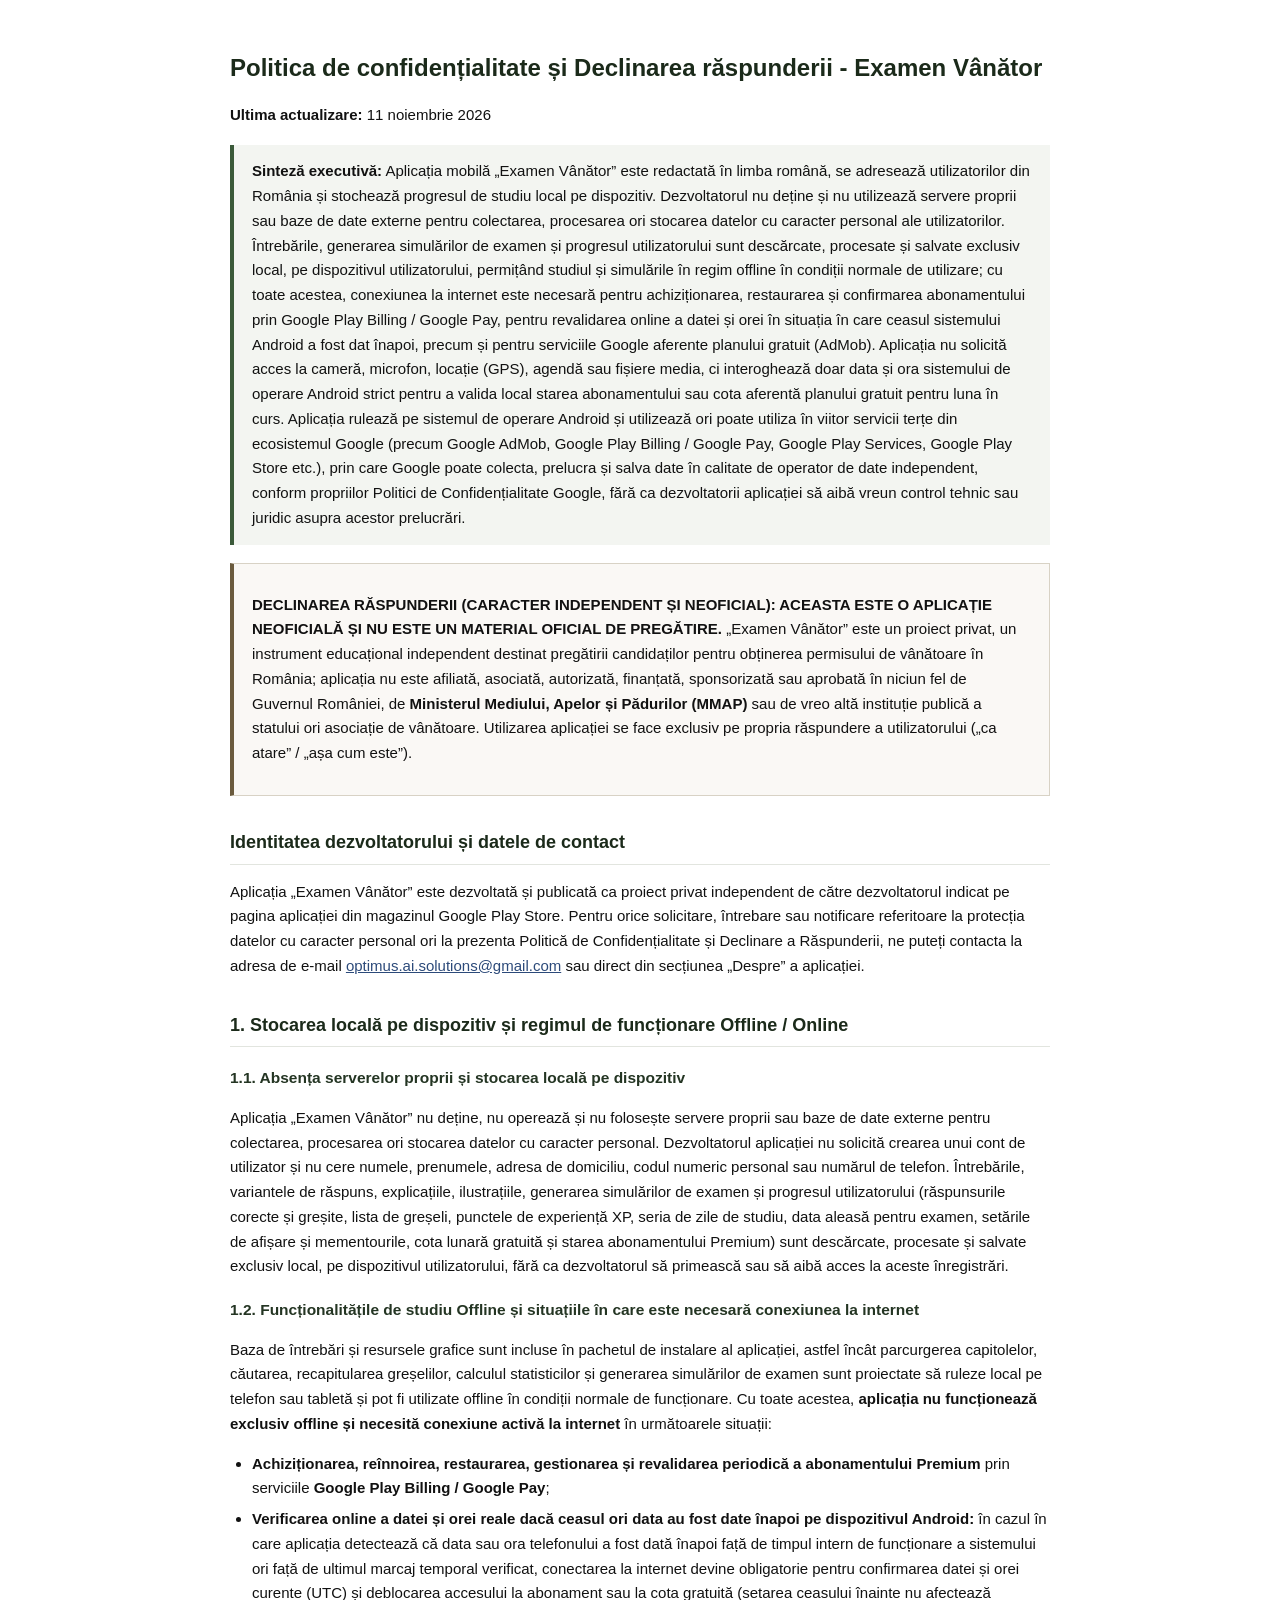
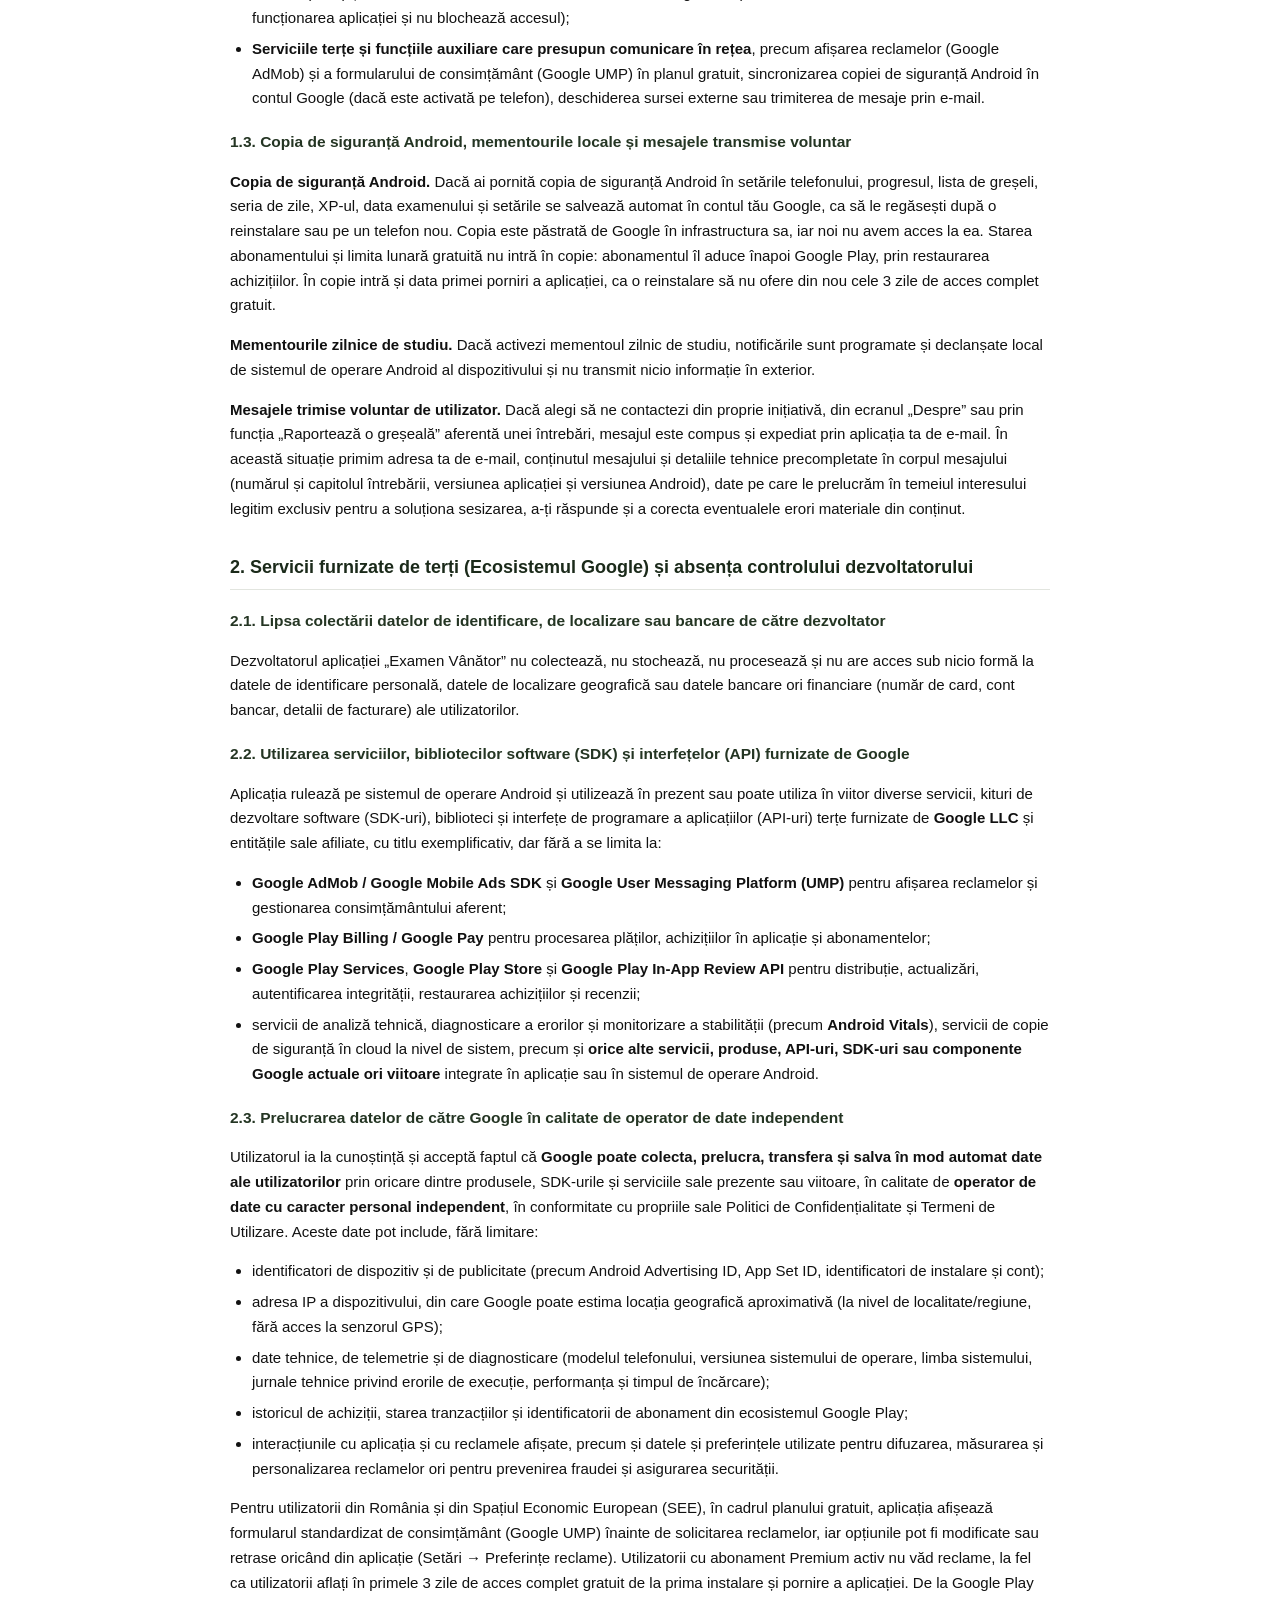
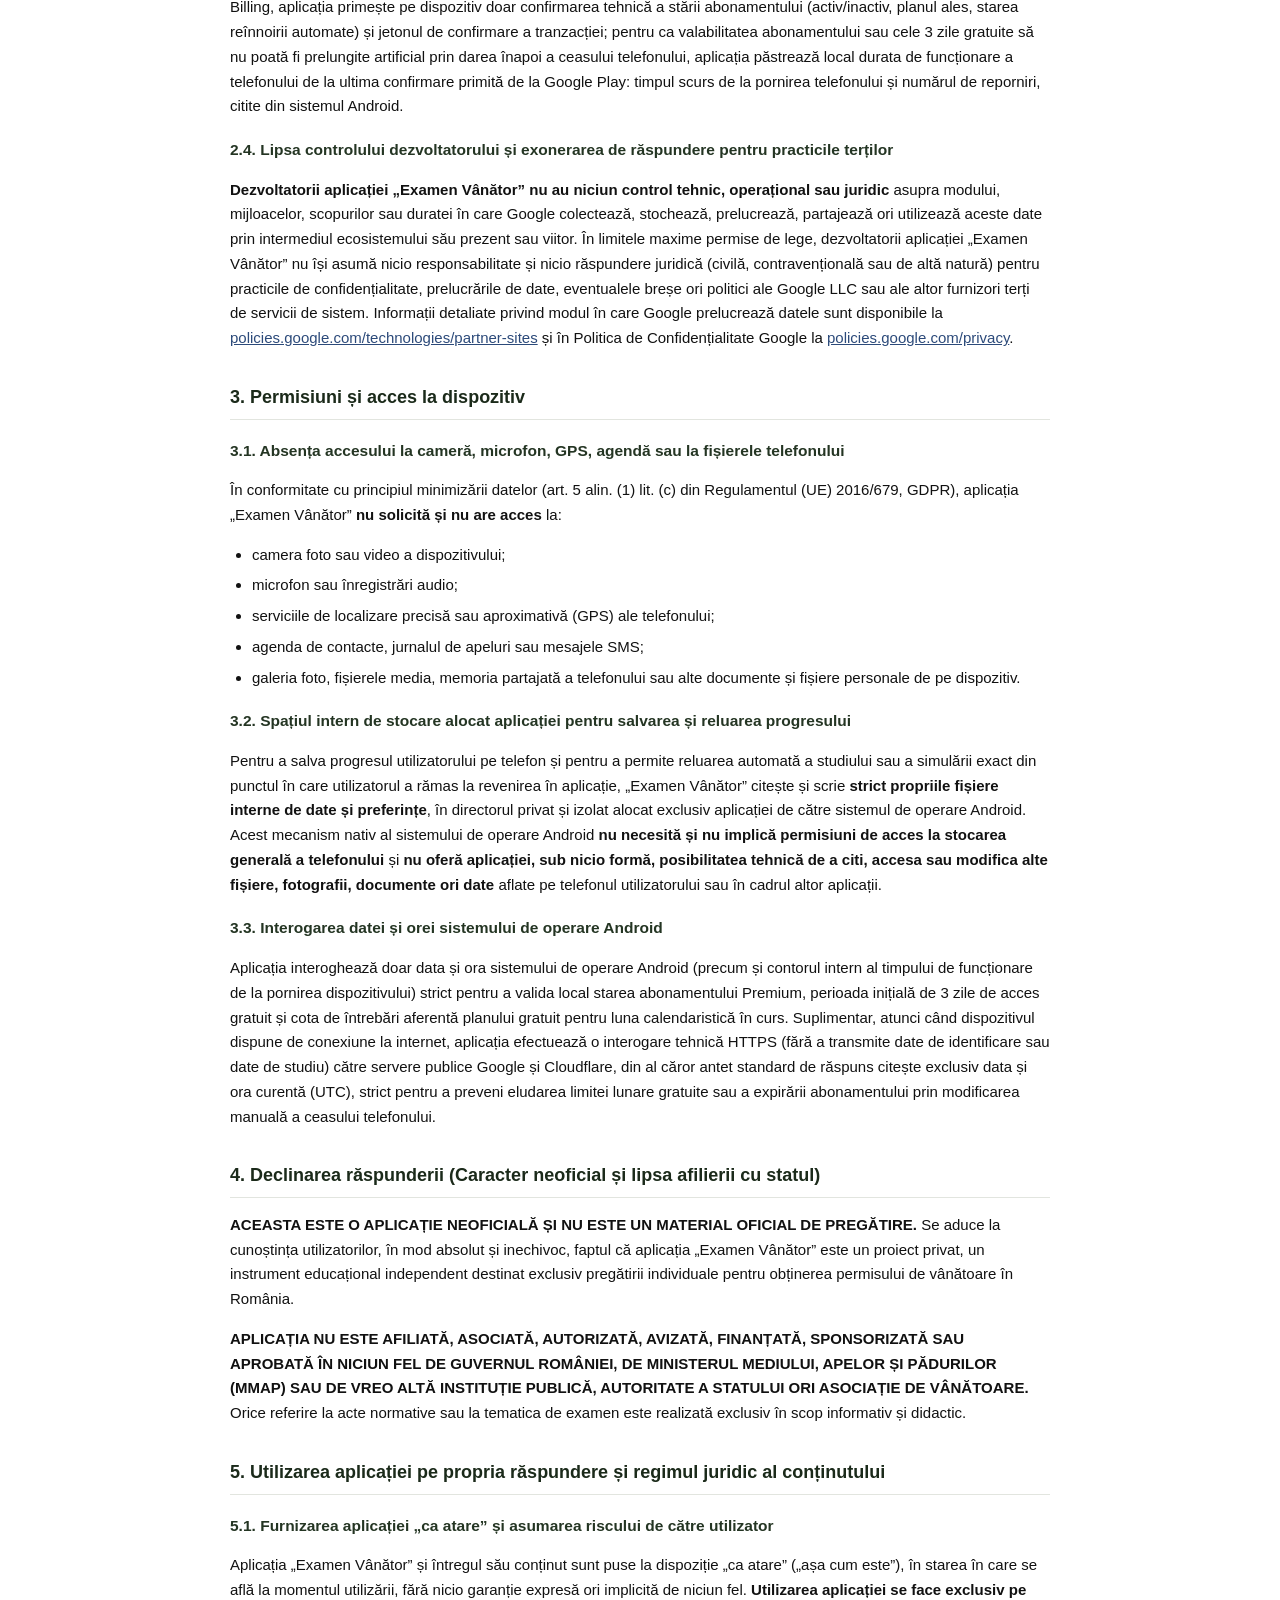
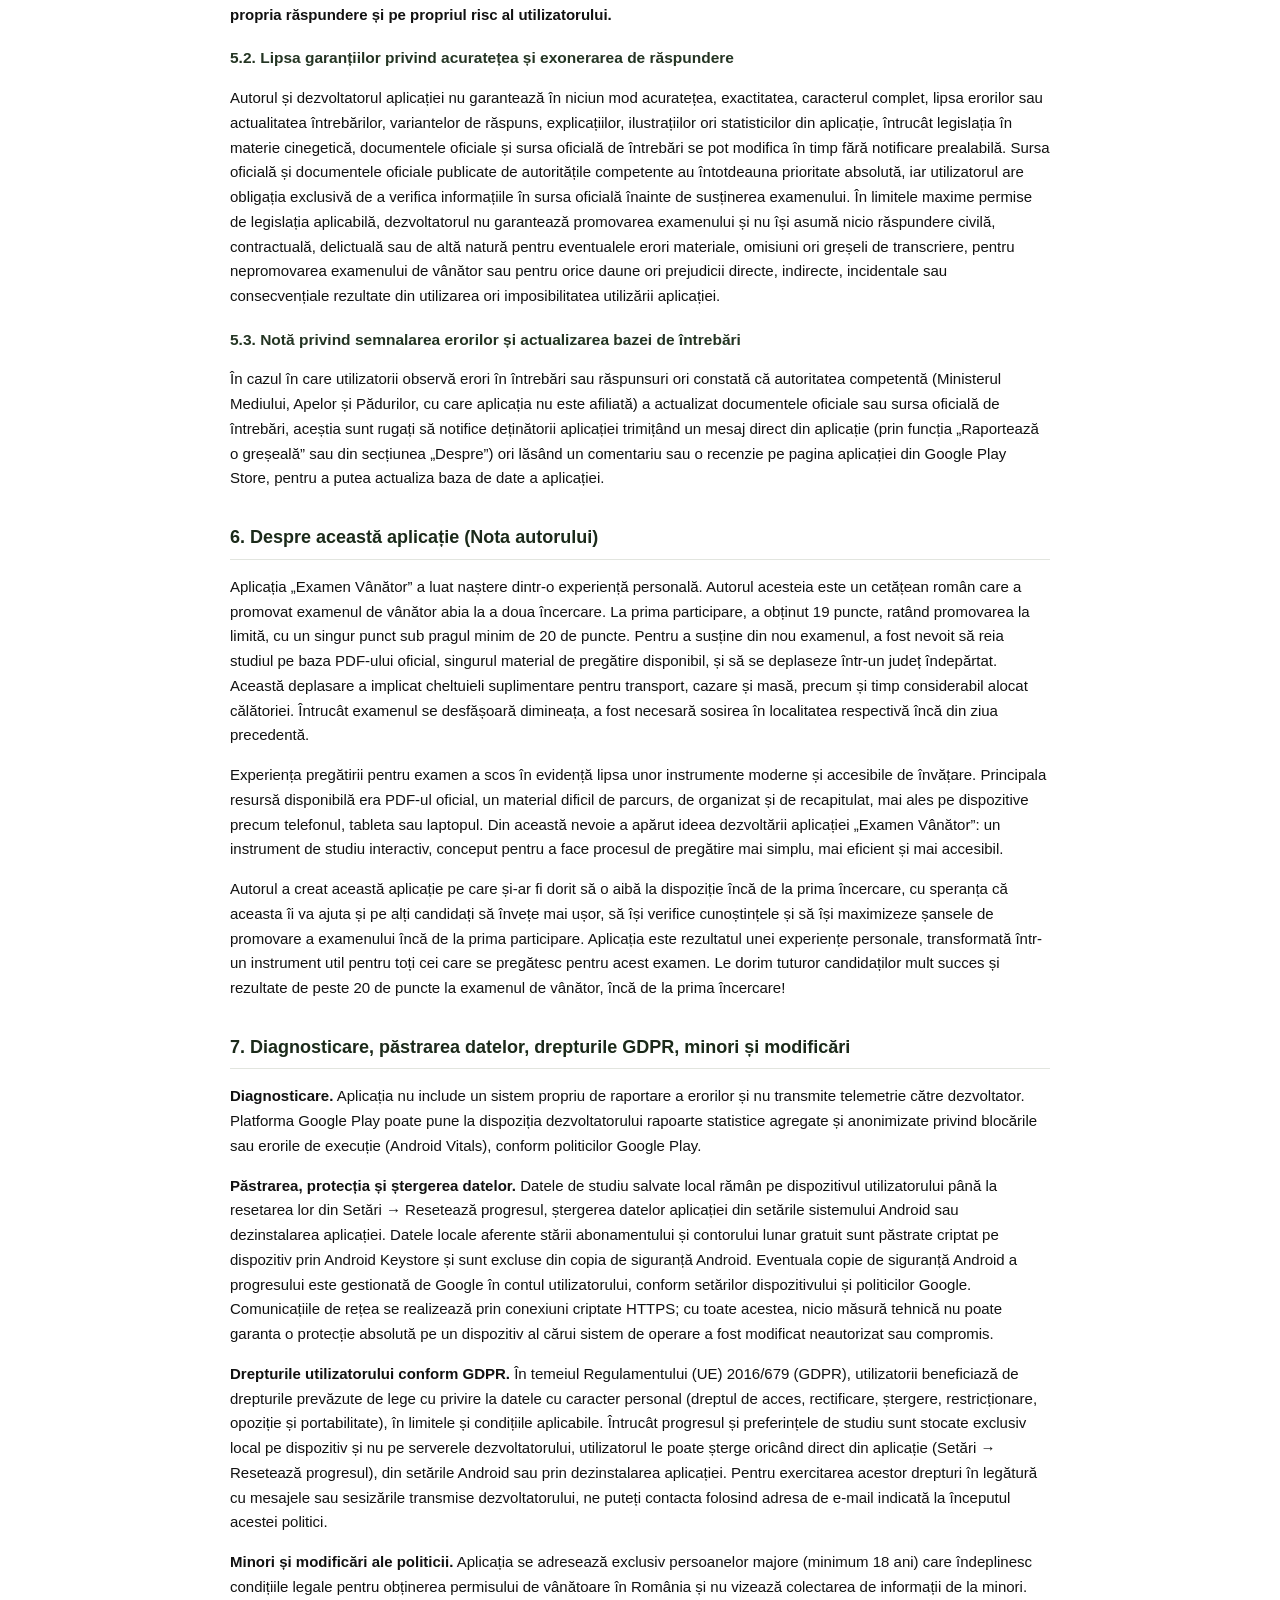
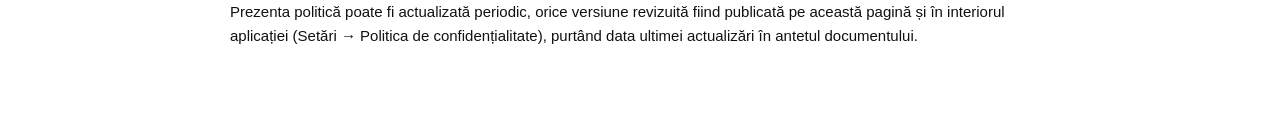
==== commit 0dc1d5cd: "Improve GDPR contact wording in Examen Vanator privacy policy" ====
--- a/examen-vanator/privacy-policy.html
+++ b/examen-vanator/privacy-policy.html
@@ -158,7 +158,7 @@
   <h2>7. Diagnosticare, păstrarea datelor, drepturile GDPR, minori și modificări</h2>
   <p><strong>Diagnosticare.</strong> Aplicația nu include un sistem propriu de raportare a erorilor și nu transmite telemetrie către dezvoltator. Platforma Google Play poate pune la dispoziția dezvoltatorului rapoarte statistice agregate și anonimizate privind blocările sau erorile de execuție (Android Vitals), conform politicilor Google Play.</p>
   <p><strong>Păstrarea, protecția și ștergerea datelor.</strong> Datele de studiu salvate local rămân pe dispozitivul utilizatorului până la resetarea lor din Setări → Resetează progresul, ștergerea datelor aplicației din setările sistemului Android sau dezinstalarea aplicației. Datele locale aferente stării abonamentului și contorului lunar gratuit sunt păstrate criptat pe dispozitiv prin Android Keystore și sunt excluse din copia de siguranță Android. Eventuala copie de siguranță Android a progresului este gestionată de Google în contul utilizatorului, conform setărilor dispozitivului și politicilor Google. Comunicațiile de rețea se realizează prin conexiuni criptate HTTPS; cu toate acestea, nicio măsură tehnică nu poate garanta o protecție absolută pe un dispozitiv al cărui sistem de operare a fost modificat neautorizat sau compromis.</p>
-  <p><strong>Drepturile utilizatorului conform GDPR.</strong> În temeiul Regulamentului (UE) 2016/679 (GDPR), utilizatorii beneficiază de drepturile prevăzute de lege cu privire la datele cu caracter personal (dreptul de acces, rectificare, ștergere, restricționare, opoziție și portabilitate), în limitele și condițiile aplicabile. Întrucât progresul și preferințele de studiu sunt stocate exclusiv local pe dispozitiv și nu pe serverele dezvoltatorului, utilizatorul le poate șterge oricând direct din aplicație (Setări → Resetează progresul), din setările Android sau prin dezinstalarea aplicației. Pentru orice solicitare referitoare la datele transmise voluntar prin e-mail, ne puteți contacta la <a href="mailto:optimus.ai.solutions@gmail.com">optimus.ai.solutions@gmail.com</a>.</p>
+  <p><strong>Drepturile utilizatorului conform GDPR.</strong> În temeiul Regulamentului (UE) 2016/679 (GDPR), utilizatorii beneficiază de drepturile prevăzute de lege cu privire la datele cu caracter personal (dreptul de acces, rectificare, ștergere, restricționare, opoziție și portabilitate), în limitele și condițiile aplicabile. Întrucât progresul și preferințele de studiu sunt stocate exclusiv local pe dispozitiv și nu pe serverele dezvoltatorului, utilizatorul le poate șterge oricând direct din aplicație (Setări → Resetează progresul), din setările Android sau prin dezinstalarea aplicației. Pentru exercitarea acestor drepturi în legătură cu mesajele sau sesizările transmise dezvoltatorului, ne puteți contacta folosind adresa de e-mail indicată la începutul acestei politici.</p>
   <p><strong>Minori și modificări ale politicii.</strong> Aplicația se adresează exclusiv persoanelor majore (minimum 18 ani) care îndeplinesc condițiile legale pentru obținerea permisului de vânătoare în România și nu vizează colectarea de informații de la minori. Prezenta politică poate fi actualizată periodic, orice versiune revizuită fiind publicată pe această pagină și în interiorul aplicației (Setări → Politica de confidențialitate), purtând data ultimei actualizări în antetul documentului.</p>
 </body>
 </html>
